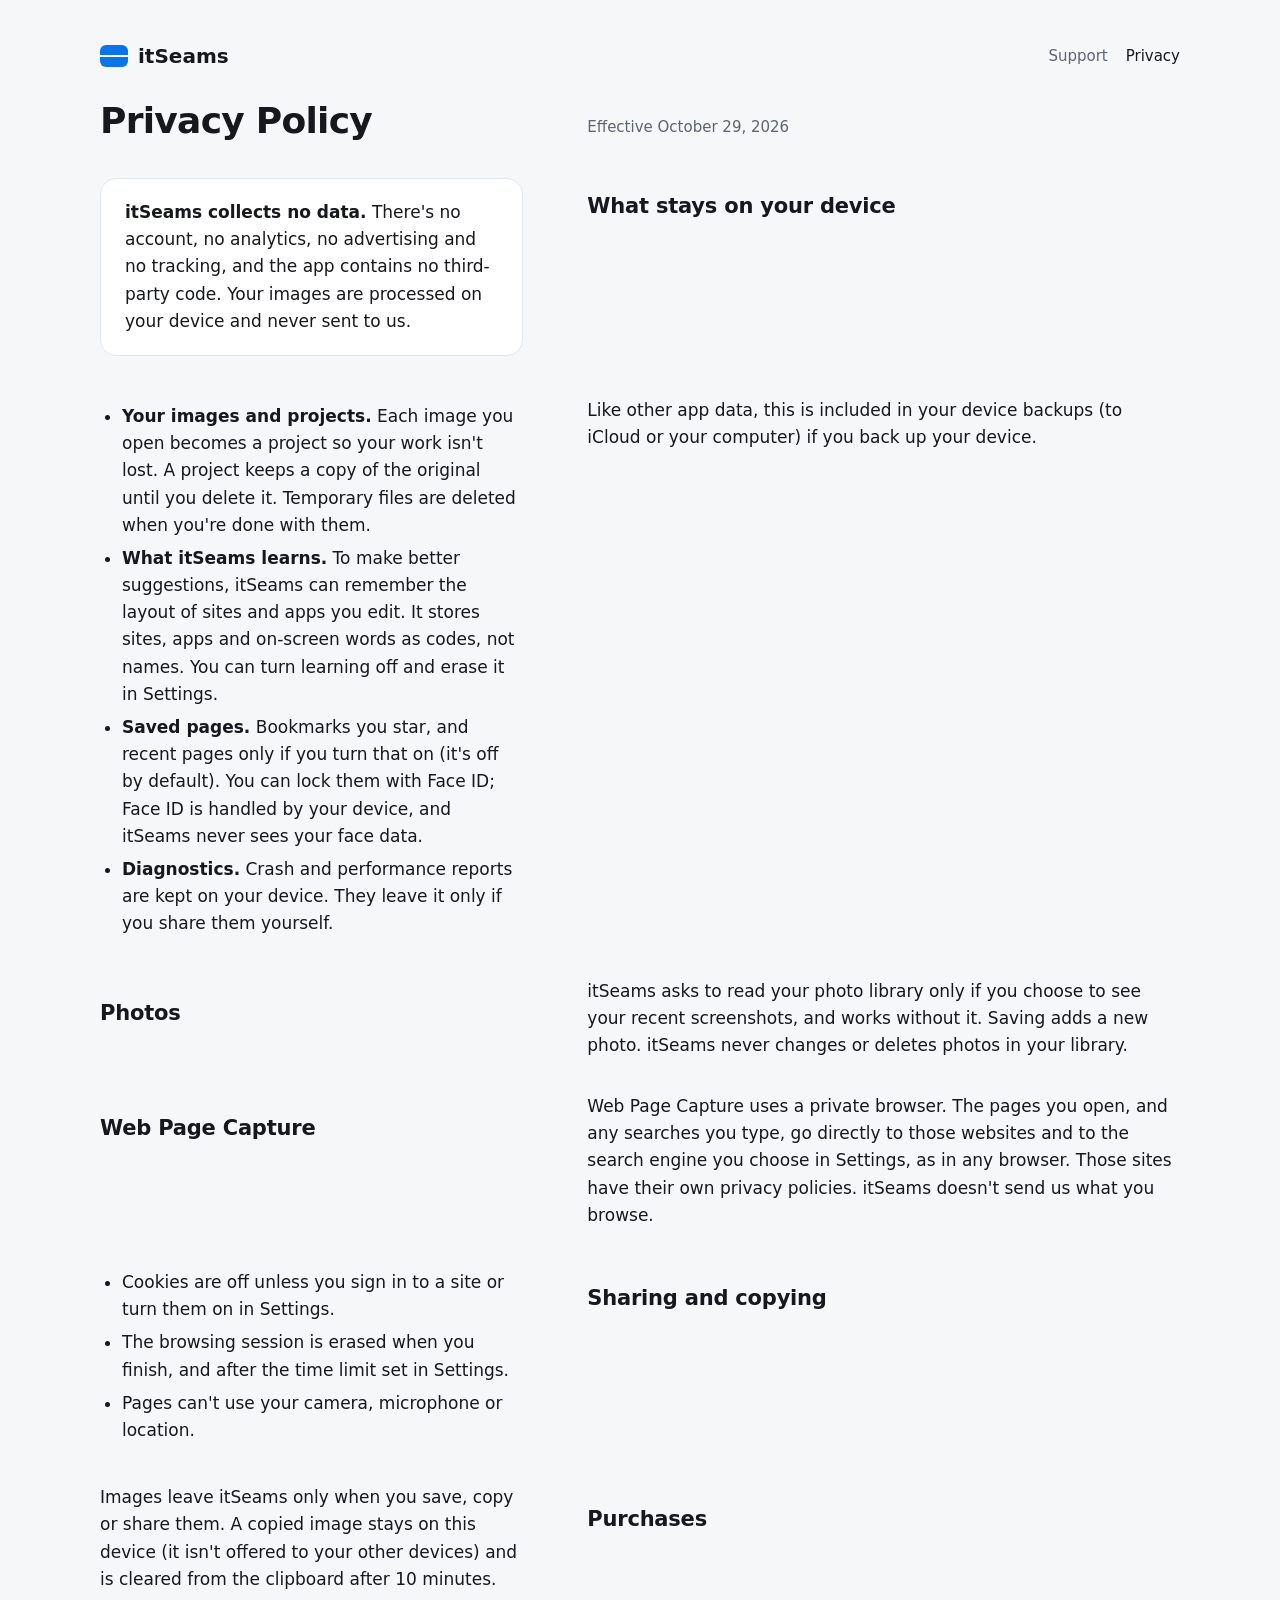
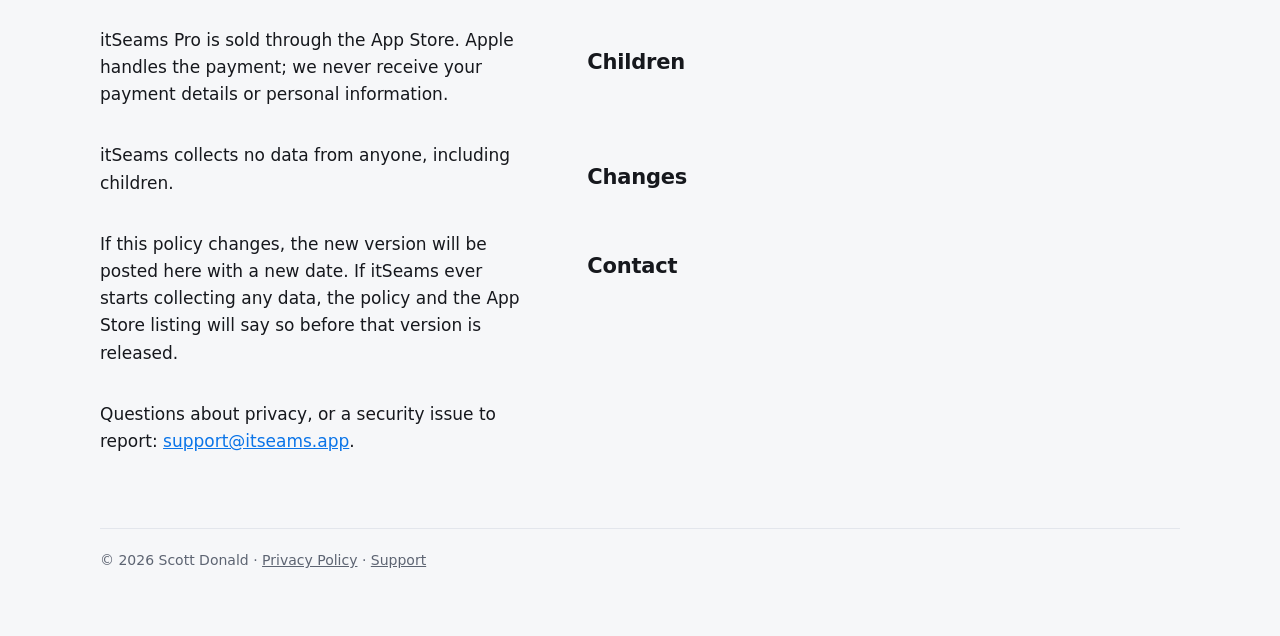
==== privacy/index.html @ d6a8548a "Security: strict CSP, no-referrer and color-scheme meta on every page Content-Security-Policy (meta)" ====
<!doctype html>
<html lang="en">
<head>
<meta charset="utf-8">
<meta http-equiv="Content-Security-Policy" content="default-src 'none'; script-src 'self'; style-src 'self'; img-src 'self'; form-action 'none'; base-uri 'none'; object-src 'none'">
<meta name="referrer" content="no-referrer">
<meta name="color-scheme" content="light dark">
<meta name="viewport" content="width=device-width, initial-scale=1">
<title>Privacy Policy · itSeams</title>
<meta name="description" content="itSeams collects no data. Your images stay on your device.">
<meta name="theme-color" content="#f6f7f9" media="(prefers-color-scheme: light)">
<meta name="theme-color" content="#0f1115" media="(prefers-color-scheme: dark)">
<link rel="icon" href="/favicon.svg" type="image/svg+xml">
<link rel="stylesheet" href="/style.css">
</head>
<body>
<div class="wrap">
<header>
  <a class="brand" href="/"><span class="mark" aria-hidden="true"></span>itSeams</a>
  <nav><a href="/support/">Support</a><a href="/privacy/" aria-current="page">Privacy</a></nav>
</header>
<main>
  <h1>Privacy Policy</h1>
  <p class="updated">Effective October 29, 2026</p>

  <div class="card">
    <p><strong>itSeams collects no data.</strong> There's no account, no analytics, no advertising and no tracking, and the app contains no third-party code. Your images are processed on your device and never sent to us.</p>
  </div>

  <h2>What stays on your device</h2>
  <ul>
    <li><strong>Your images and projects.</strong> Each image you open becomes a project so your work isn't lost. A project keeps a copy of the original until you delete it. Temporary files are deleted when you're done with them.</li>
    <li><strong>What itSeams learns.</strong> To make better suggestions, itSeams can remember the layout of sites and apps you edit. It stores sites, apps and on-screen words as codes, not names. You can turn learning off and erase it in Settings.</li>
    <li><strong>Saved pages.</strong> Bookmarks you star, and recent pages only if you turn that on (it's off by default). You can lock them with Face ID; Face ID is handled by your device, and itSeams never sees your face data.</li>
    <li><strong>Diagnostics.</strong> Crash and performance reports are kept on your device. They leave it only if you share them yourself.</li>
  </ul>
  <p>Like other app data, this is included in your device backups (to iCloud or your computer) if you back up your device.</p>

  <h2>Photos</h2>
  <p>itSeams asks to read your photo library only if you choose to see your recent screenshots, and works without it. Saving adds a new photo. itSeams never changes or deletes photos in your library.</p>

  <h2>Web Page Capture</h2>
  <p>Web Page Capture uses a private browser. The pages you open, and any searches you type, go directly to those websites and to the search engine you choose in Settings, as in any browser. Those sites have their own privacy policies. itSeams doesn't send us what you browse.</p>
  <ul>
    <li>Cookies are off unless you sign in to a site or turn them on in Settings.</li>
    <li>The browsing session is erased when you finish, and after the time limit set in Settings.</li>
    <li>Pages can't use your camera, microphone or location.</li>
  </ul>

  <h2>Sharing and copying</h2>
  <p>Images leave itSeams only when you save, copy or share them. A copied image stays on this device (it isn't offered to your other devices) and is cleared from the clipboard after 10 minutes.</p>

  <h2>Purchases</h2>
  <p>itSeams Pro is sold through the App Store. Apple handles the payment; we never receive your payment details or personal information.</p>

  <h2>Children</h2>
  <p>itSeams collects no data from anyone, including children.</p>

  <h2>Changes</h2>
  <p>If this policy changes, the new version will be posted here with a new date. If itSeams ever starts collecting any data, the policy and the App Store listing will say so before that version is released.</p>

  <h2>Contact</h2>
  <p>Questions about privacy, or a security issue to report: <a href="mailto:support@itseams.app">support@itseams.app</a>.</p>
</main>
<footer>© 2026 Scott Donald · <a href="/privacy/">Privacy Policy</a> · <a href="/support/">Support</a></footer>
</div>
</body>
</html>
---- style.css ----
:root {
  --bg: #f6f7f9;
  --card: #ffffff;
  --text: #16181d;
  --muted: #5d6472;
  --accent: #0a74e8;
  --accent-soft: rgba(10, 116, 232, 0.1);
  --rule: #e3e6ec;
  color-scheme: light dark;
}
@media (prefers-color-scheme: dark) {
  :root {
    --bg: #0f1115;
    --card: #181b21;
    --text: #eceef2;
    --muted: #9aa1ae;
    --accent: #4ea1ff;
    --accent-soft: rgba(78, 161, 255, 0.14);
    --rule: #2a2e37;
  }
}
* { box-sizing: border-box; }
html { -webkit-text-size-adjust: 100%; }
body {
  margin: 0;
  background: var(--bg);
  color: var(--text);
  font: 17px/1.6 -apple-system, BlinkMacSystemFont, "SF Pro Text", system-ui, sans-serif;
}
.wrap { max-width: 720px; margin: 0 auto; padding: 32px 20px 64px; }
header { display: flex; align-items: center; justify-content: space-between; gap: 16px; margin-bottom: 28px; }
.brand { display: flex; align-items: center; gap: 10px; color: var(--text); text-decoration: none; font-weight: 700; font-size: 20px; }
.mark { width: 28px; height: 22px; border-radius: 6px; background: var(--accent); position: relative; }
.mark::after { content: ""; position: absolute; left: 0; right: 0; top: 10px; height: 2px; background: var(--bg); }
nav a { color: var(--muted); text-decoration: none; margin-left: 18px; font-size: 15px; }
nav a:hover, nav a[aria-current] { color: var(--text); }
h1 { font-size: 36px; line-height: 1.15; margin: 0 0 12px; letter-spacing: -0.02em; }
h2 { font-size: 21px; margin: 36px 0 8px; letter-spacing: -0.01em; }
h3 { font-size: 17px; margin: 0 0 4px; }
.lede { font-size: 20px; color: var(--muted); margin: 0 0 28px; }
.updated { color: var(--muted); font-size: 15px; }
.card { background: var(--card); border: 1px solid var(--rule); border-radius: 16px; padding: 20px 24px; margin: 24px 0; }
.card p:first-child { margin-top: 0; }
.card p:last-child { margin-bottom: 0; }
ul { padding-left: 22px; }
li { margin: 6px 0; }
a { color: var(--accent); }
a:focus-visible, button:focus-visible, [tabindex]:focus-visible { outline: 2px solid var(--accent); outline-offset: 2px; }
dt { font-weight: 600; margin-top: 18px; }
dd { margin: 4px 0 0; color: var(--text); }
footer { margin-top: 56px; padding-top: 20px; border-top: 1px solid var(--rule); color: var(--muted); font-size: 14px; }
footer a { color: var(--muted); }

/* Home */
.hero { margin: 0; }
.hero h1 { font-size: 40px; margin: 0; }
.home-header { justify-content: flex-end; margin-bottom: 4px; }
.title { display: flex; align-items: center; gap: 12px; }
.title .mark { width: 36px; height: 28px; border-radius: 8px; flex: none; }
.title .mark::after { top: 13px; height: 2.5px; }
.slogan { font-size: 21px; color: var(--muted); margin: 2px 0 0; text-wrap: balance; }
#demo.section { margin-top: 20px; }
.intro { margin-top: 28px; }
.intro .lede { max-width: 34em; font-size: 18px; margin-bottom: 12px; }
.store-note { display: inline-block; font-size: 14px; font-weight: 600; color: var(--muted); border: 1px solid var(--rule); border-radius: 999px; padding: 5px 14px; background: var(--card); }
.section { margin-top: 64px; }
.section > h2 { margin-top: 0; font-size: 26px; }
.section-lede { color: var(--muted); margin: 0 0 24px; }
.features { display: grid; grid-template-columns: 1fr; gap: 14px; margin: 24px 0; }
.features .card { margin: 0; }
.features p { margin: 0; color: var(--muted); font-size: 16px; }
.tag-pro { font-size: 11px; font-weight: 700; letter-spacing: 0.04em; text-transform: uppercase; color: var(--accent); background: var(--accent-soft); border-radius: 999px; padding: 2px 8px; margin-left: 6px; vertical-align: 2px; }
.checks { list-style: none; padding: 0; margin: 12px 0 0; }
.checks li { padding-left: 26px; position: relative; margin: 6px 0; }
.checks li::before { content: ""; position: absolute; left: 3px; top: 0.45em; width: 10px; height: 5px; border-left: 2px solid var(--accent); border-bottom: 2px solid var(--accent); transform: rotate(-45deg); }
.label-big { font-size: 19px; font-weight: 700; margin: 0; }
.plans { display: grid; grid-template-columns: 1fr; gap: 14px; margin: 24px 0 8px; }
.plans .card { margin: 0; }
.plans h3 { font-size: 19px; }
.plans .price { color: var(--muted); font-size: 15px; margin: 0 0 4px; }
.plans .checks { margin-top: 8px; }
.plans .plus { margin: 12px 0 0; font-weight: 600; }
.note { color: var(--muted); font-size: 15px; }

@media (min-width: 640px) {
  .features { grid-template-columns: 1fr 1fr; }
  .plans { grid-template-columns: 1fr 1fr; }
}
@media (max-width: 480px) {
  h1 { font-size: 30px; }
  .hero h1 { font-size: 32px; }
  .slogan { font-size: 17px; }
  .intro .lede { font-size: 16px; margin-bottom: 10px; }
  header { margin-bottom: 14px; }
  .home-header { margin-bottom: 0; }
  .title .mark { width: 30px; height: 24px; }
  .title .mark::after { top: 11px; }
  .wrap { padding-top: 16px; }
  #demo.section { margin-top: 14px; }
  .lede { font-size: 18px; }
  nav a { margin-left: 12px; }
  .wrap { padding-left: 16px; padding-right: 16px; }
  .card { padding: 18px; }
  .section { margin-top: 52px; }
  .section > h2 { font-size: 23px; }
}

/* Large screens: headline and intro on the left, the demo beside them in the first view. */
@media (min-width: 1100px) {
  .wrap { max-width: 1120px; padding-top: 40px; }
  .home-header { margin-bottom: 36px; }
  main { display: grid; grid-template-columns: minmax(0, 5fr) minmax(0, 7fr); column-gap: 64px; }
  main > section { grid-column: 1 / -1; }
  main > .hero { grid-column: 1; grid-row: 1; align-self: end; }
  main > .intro { grid-column: 1; grid-row: 2; align-self: start; margin-top: 20px; }
  main > #demo.section { grid-column: 2; grid-row: 1 / span 2; margin-top: 0; }
  .hero h1 { font-size: 56px; }
  .title .mark { width: 46px; height: 36px; border-radius: 10px; }
  .title .mark::after { top: 17px; height: 3px; }
  .slogan { font-size: 26px; }
  .intro .lede { font-size: 20px; }
  .features { grid-template-columns: repeat(3, 1fr); }
  .phone { width: 340px; }
  .section > h2 { font-size: 30px; }
  .section { margin-top: 88px; }
}
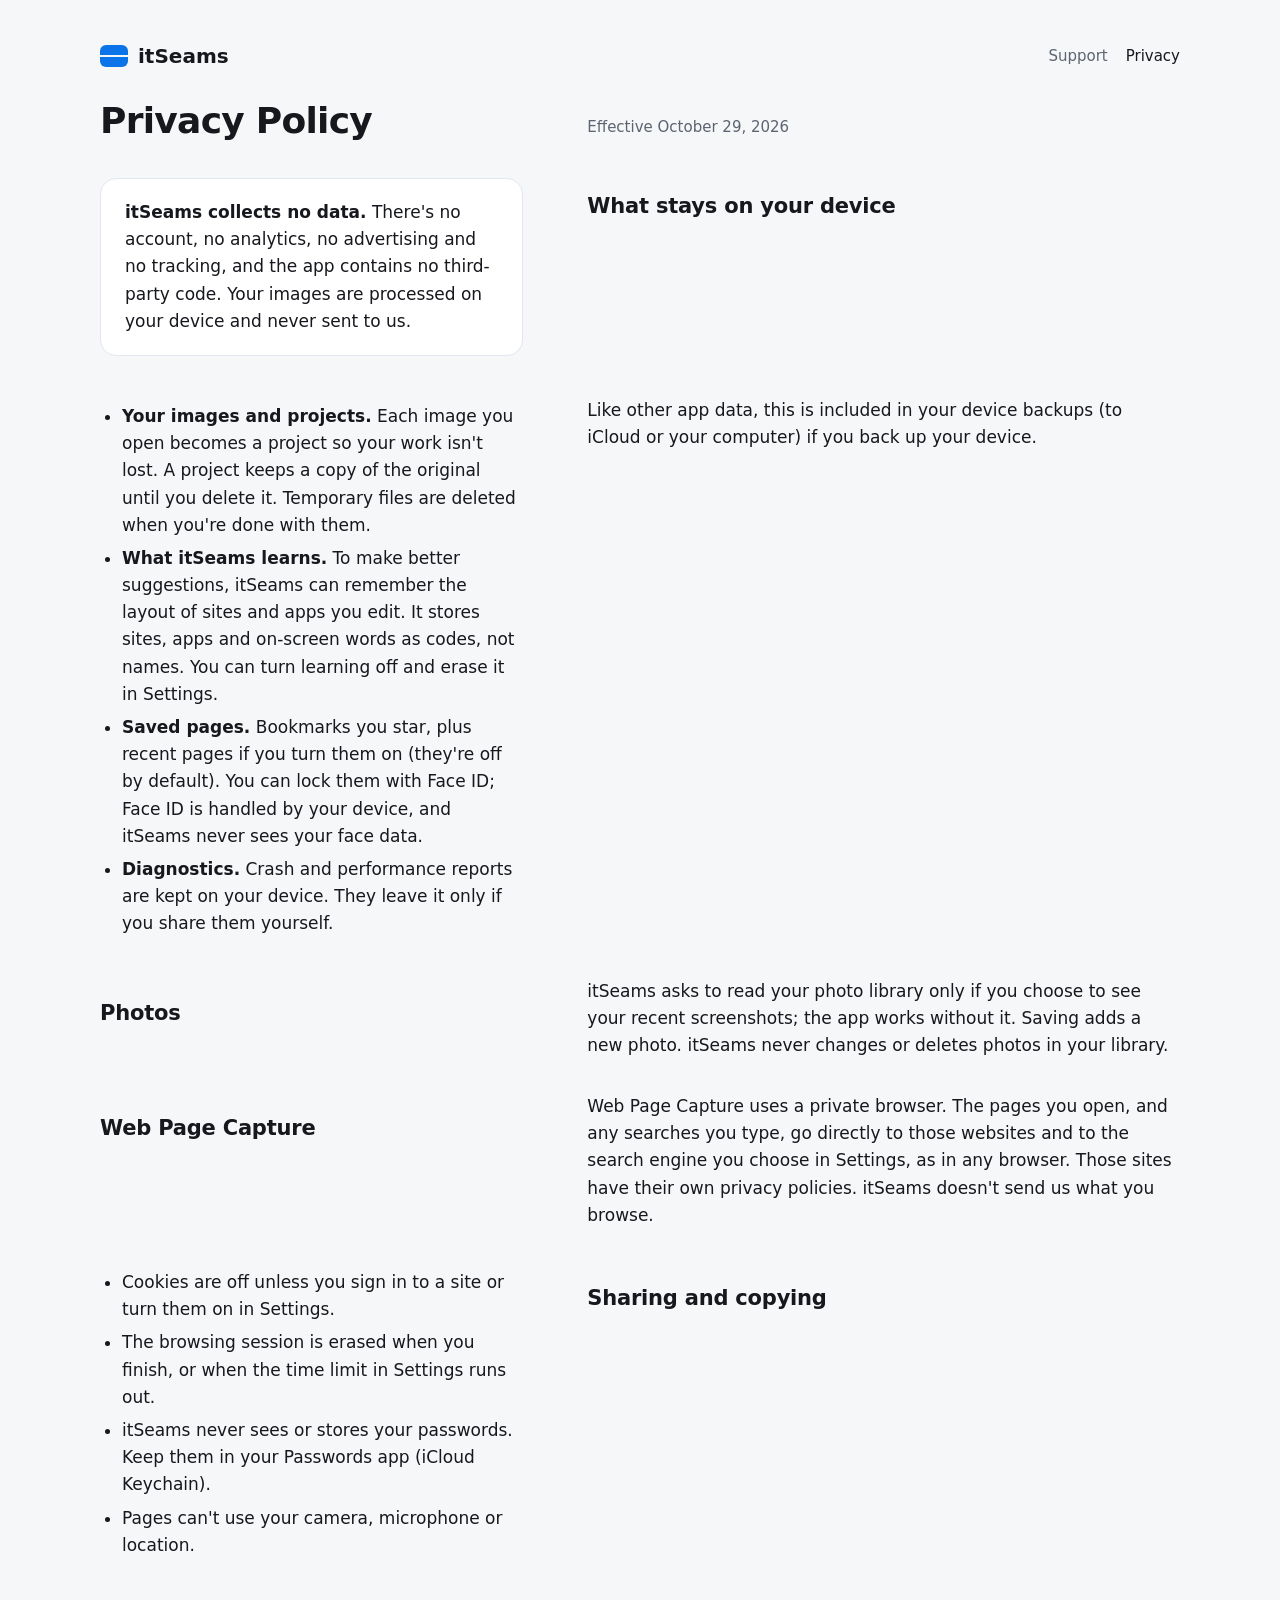
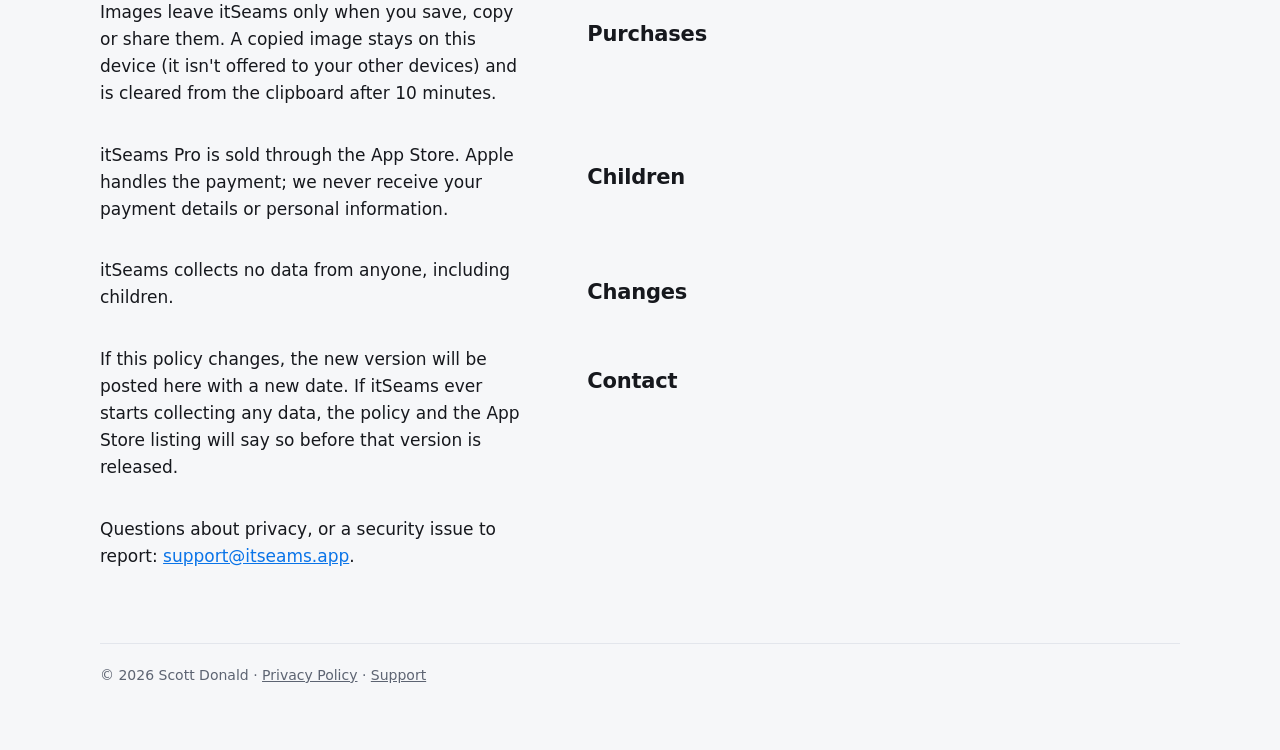
==== commit 608ce485: "Copy: grammar and clarity pass on all pages; privacy policy notes passwords" ====
--- a/privacy/index.html
+++ b/privacy/index.html
@@ -31,19 +31,20 @@
   <ul>
     <li><strong>Your images and projects.</strong> Each image you open becomes a project so your work isn't lost. A project keeps a copy of the original until you delete it. Temporary files are deleted when you're done with them.</li>
     <li><strong>What itSeams learns.</strong> To make better suggestions, itSeams can remember the layout of sites and apps you edit. It stores sites, apps and on-screen words as codes, not names. You can turn learning off and erase it in Settings.</li>
-    <li><strong>Saved pages.</strong> Bookmarks you star, and recent pages only if you turn that on (it's off by default). You can lock them with Face ID; Face ID is handled by your device, and itSeams never sees your face data.</li>
+    <li><strong>Saved pages.</strong> Bookmarks you star, plus recent pages if you turn them on (they're off by default). You can lock them with Face ID; Face ID is handled by your device, and itSeams never sees your face data.</li>
     <li><strong>Diagnostics.</strong> Crash and performance reports are kept on your device. They leave it only if you share them yourself.</li>
   </ul>
   <p>Like other app data, this is included in your device backups (to iCloud or your computer) if you back up your device.</p>
 
   <h2>Photos</h2>
-  <p>itSeams asks to read your photo library only if you choose to see your recent screenshots, and works without it. Saving adds a new photo. itSeams never changes or deletes photos in your library.</p>
+  <p>itSeams asks to read your photo library only if you choose to see your recent screenshots; the app works without it. Saving adds a new photo. itSeams never changes or deletes photos in your library.</p>
 
   <h2>Web Page Capture</h2>
   <p>Web Page Capture uses a private browser. The pages you open, and any searches you type, go directly to those websites and to the search engine you choose in Settings, as in any browser. Those sites have their own privacy policies. itSeams doesn't send us what you browse.</p>
   <ul>
     <li>Cookies are off unless you sign in to a site or turn them on in Settings.</li>
-    <li>The browsing session is erased when you finish, and after the time limit set in Settings.</li>
+    <li>The browsing session is erased when you finish, or when the time limit in Settings runs out.</li>
+    <li>itSeams never sees or stores your passwords. Keep them in your Passwords app (iCloud Keychain).</li>
     <li>Pages can't use your camera, microphone or location.</li>
   </ul>
 
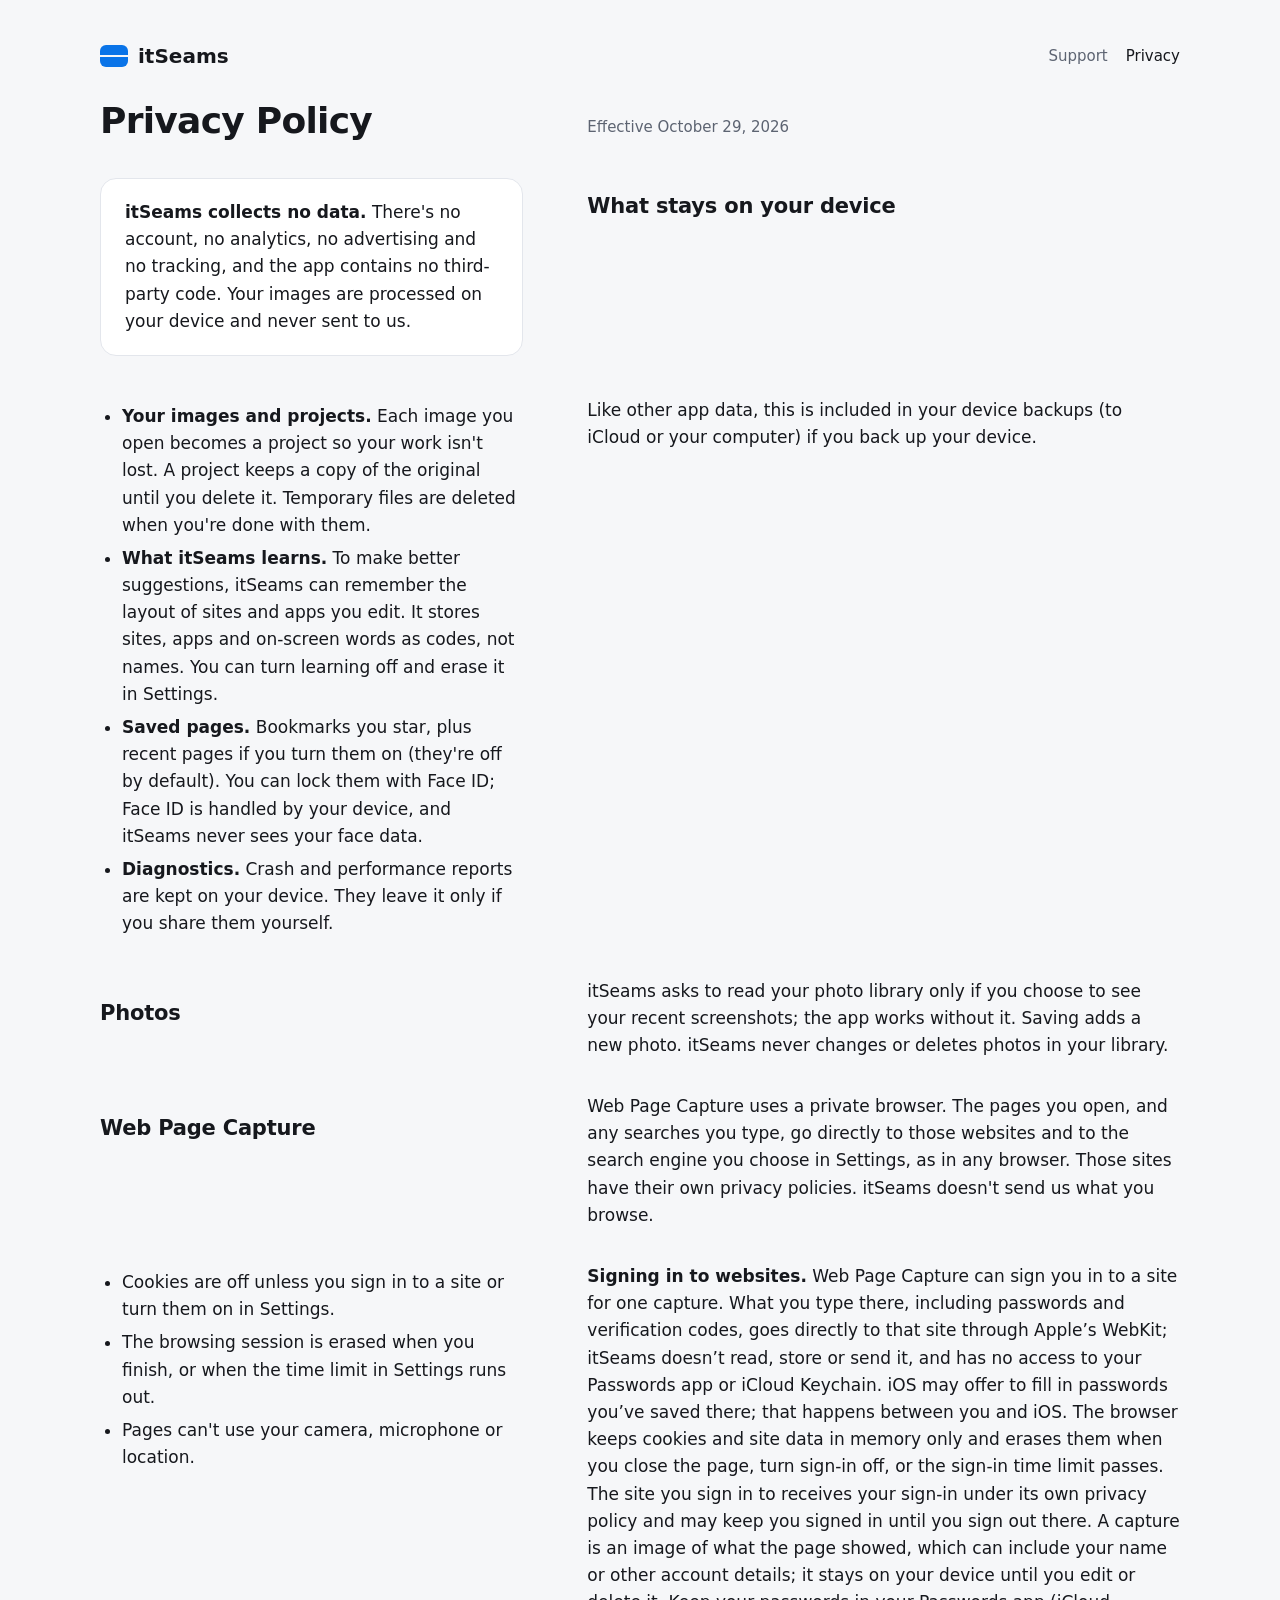
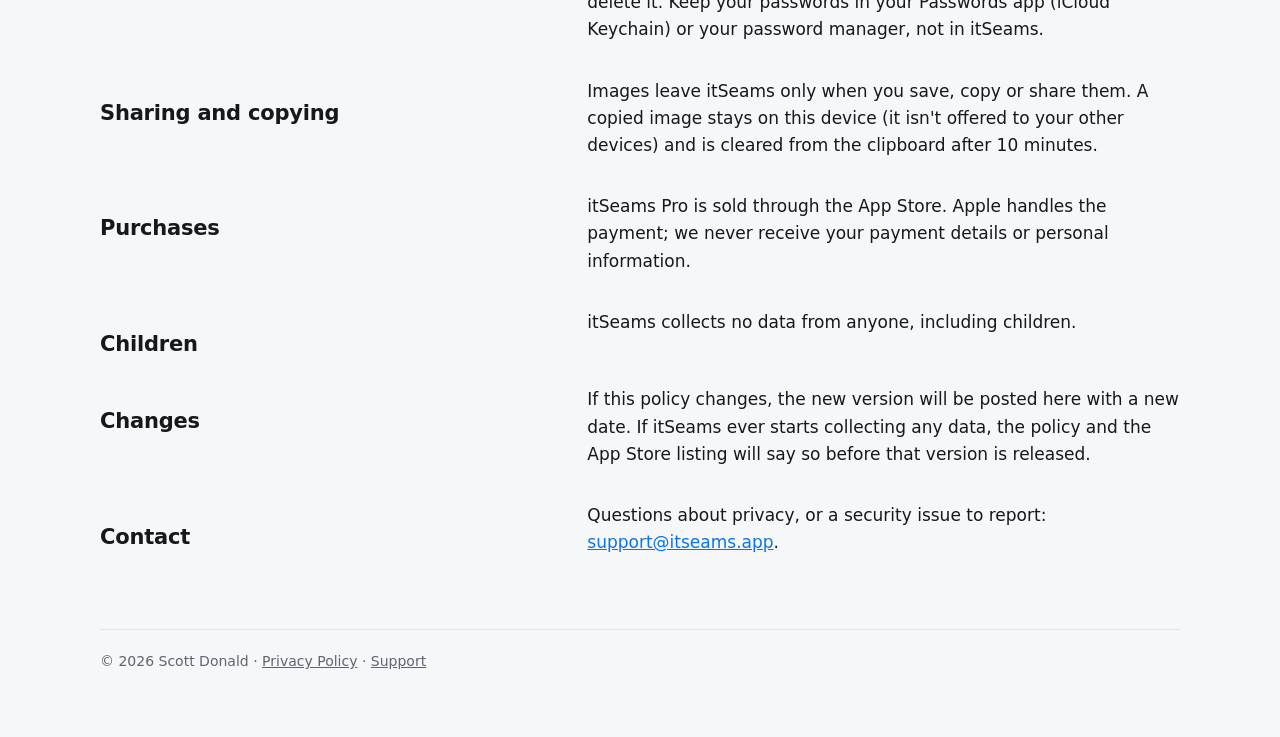
==== commit 5834fefa: "Privacy wording: itSeams doesn't read or store what you type; the site and your capture are separate" ====
--- a/privacy/index.html
+++ b/privacy/index.html
@@ -44,9 +44,9 @@
   <ul>
     <li>Cookies are off unless you sign in to a site or turn them on in Settings.</li>
     <li>The browsing session is erased when you finish, or when the time limit in Settings runs out.</li>
-    <li>itSeams never sees or stores your passwords. Keep them in your Passwords app (iCloud Keychain).</li>
     <li>Pages can't use your camera, microphone or location.</li>
   </ul>
+  <p><strong>Signing in to websites.</strong> Web Page Capture can sign you in to a site for one capture. What you type there, including passwords and verification codes, goes directly to that site through Apple’s WebKit; itSeams doesn’t read, store or send it, and has no access to your Passwords app or iCloud Keychain. iOS may offer to fill in passwords you’ve saved there; that happens between you and iOS. The browser keeps cookies and site data in memory only and erases them when you close the page, turn sign-in off, or the sign-in time limit passes. The site you sign in to receives your sign-in under its own privacy policy and may keep you signed in until you sign out there. A capture is an image of what the page showed, which can include your name or other account details; it stays on your device until you edit or delete it. Keep your passwords in your Passwords app (iCloud Keychain) or your password manager, not in itSeams.</p>
 
   <h2>Sharing and copying</h2>
   <p>Images leave itSeams only when you save, copy or share them. A copied image stays on this device (it isn't offered to your other devices) and is cleared from the clipboard after 10 minutes.</p>
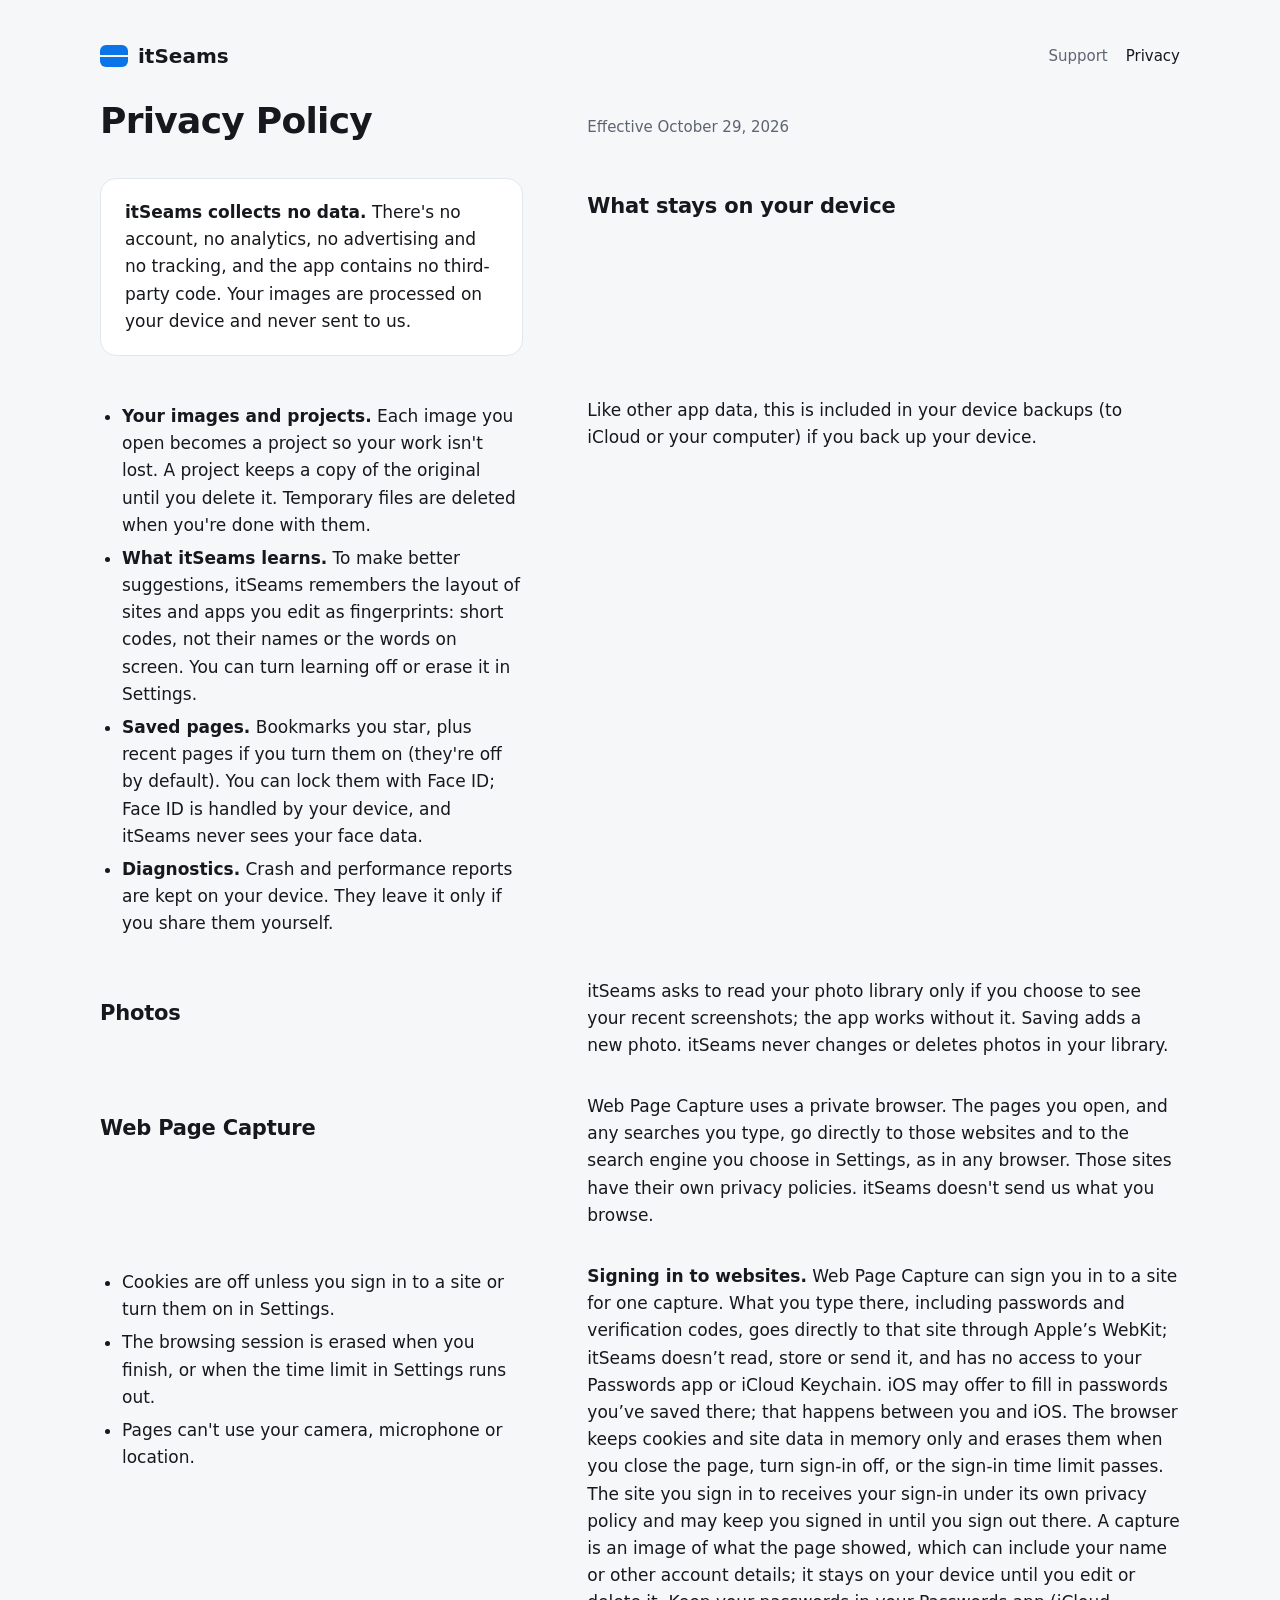
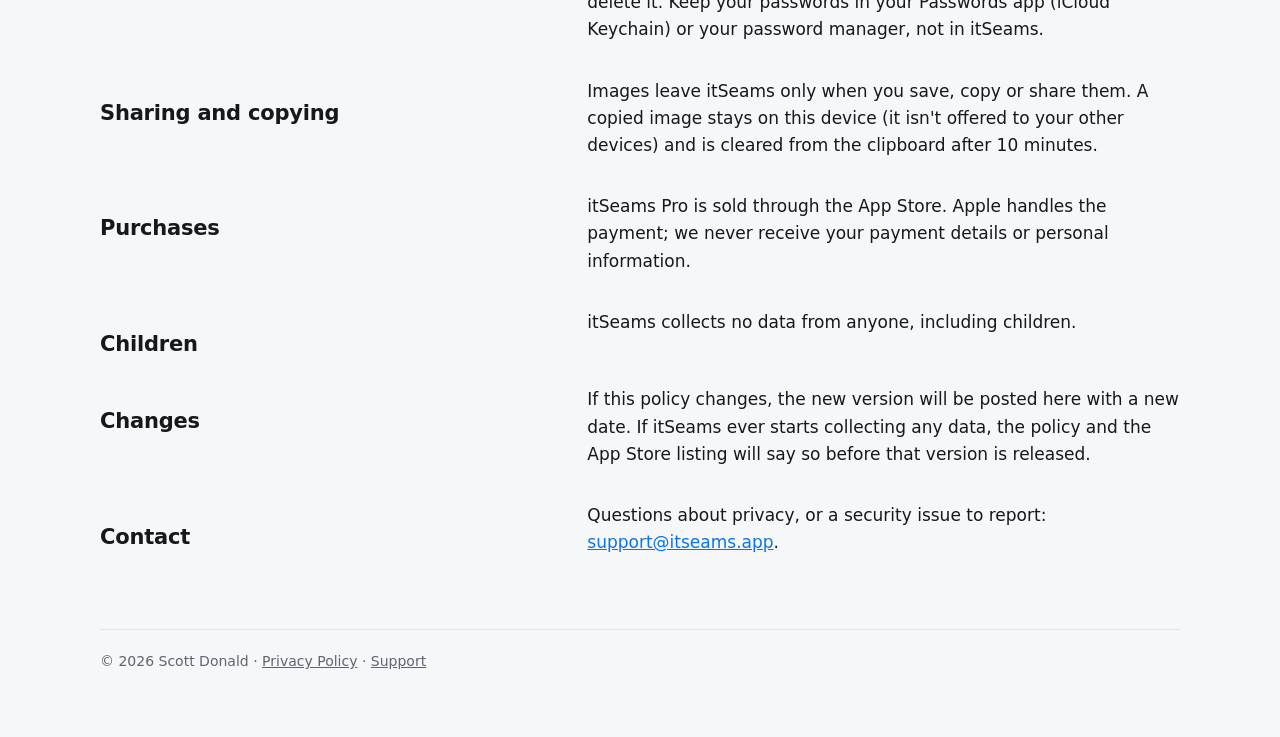
==== commit eec14638: "Privacy: learning is described as fingerprints" ====
--- a/privacy/index.html
+++ b/privacy/index.html
@@ -30,7 +30,7 @@
   <h2>What stays on your device</h2>
   <ul>
     <li><strong>Your images and projects.</strong> Each image you open becomes a project so your work isn't lost. A project keeps a copy of the original until you delete it. Temporary files are deleted when you're done with them.</li>
-    <li><strong>What itSeams learns.</strong> To make better suggestions, itSeams can remember the layout of sites and apps you edit. It stores sites, apps and on-screen words as codes, not names. You can turn learning off and erase it in Settings.</li>
+    <li><strong>What itSeams learns.</strong> To make better suggestions, itSeams remembers the layout of sites and apps you edit as fingerprints: short codes, not their names or the words on screen. You can turn learning off or erase it in Settings.</li>
     <li><strong>Saved pages.</strong> Bookmarks you star, plus recent pages if you turn them on (they're off by default). You can lock them with Face ID; Face ID is handled by your device, and itSeams never sees your face data.</li>
     <li><strong>Diagnostics.</strong> Crash and performance reports are kept on your device. They leave it only if you share them yourself.</li>
   </ul>
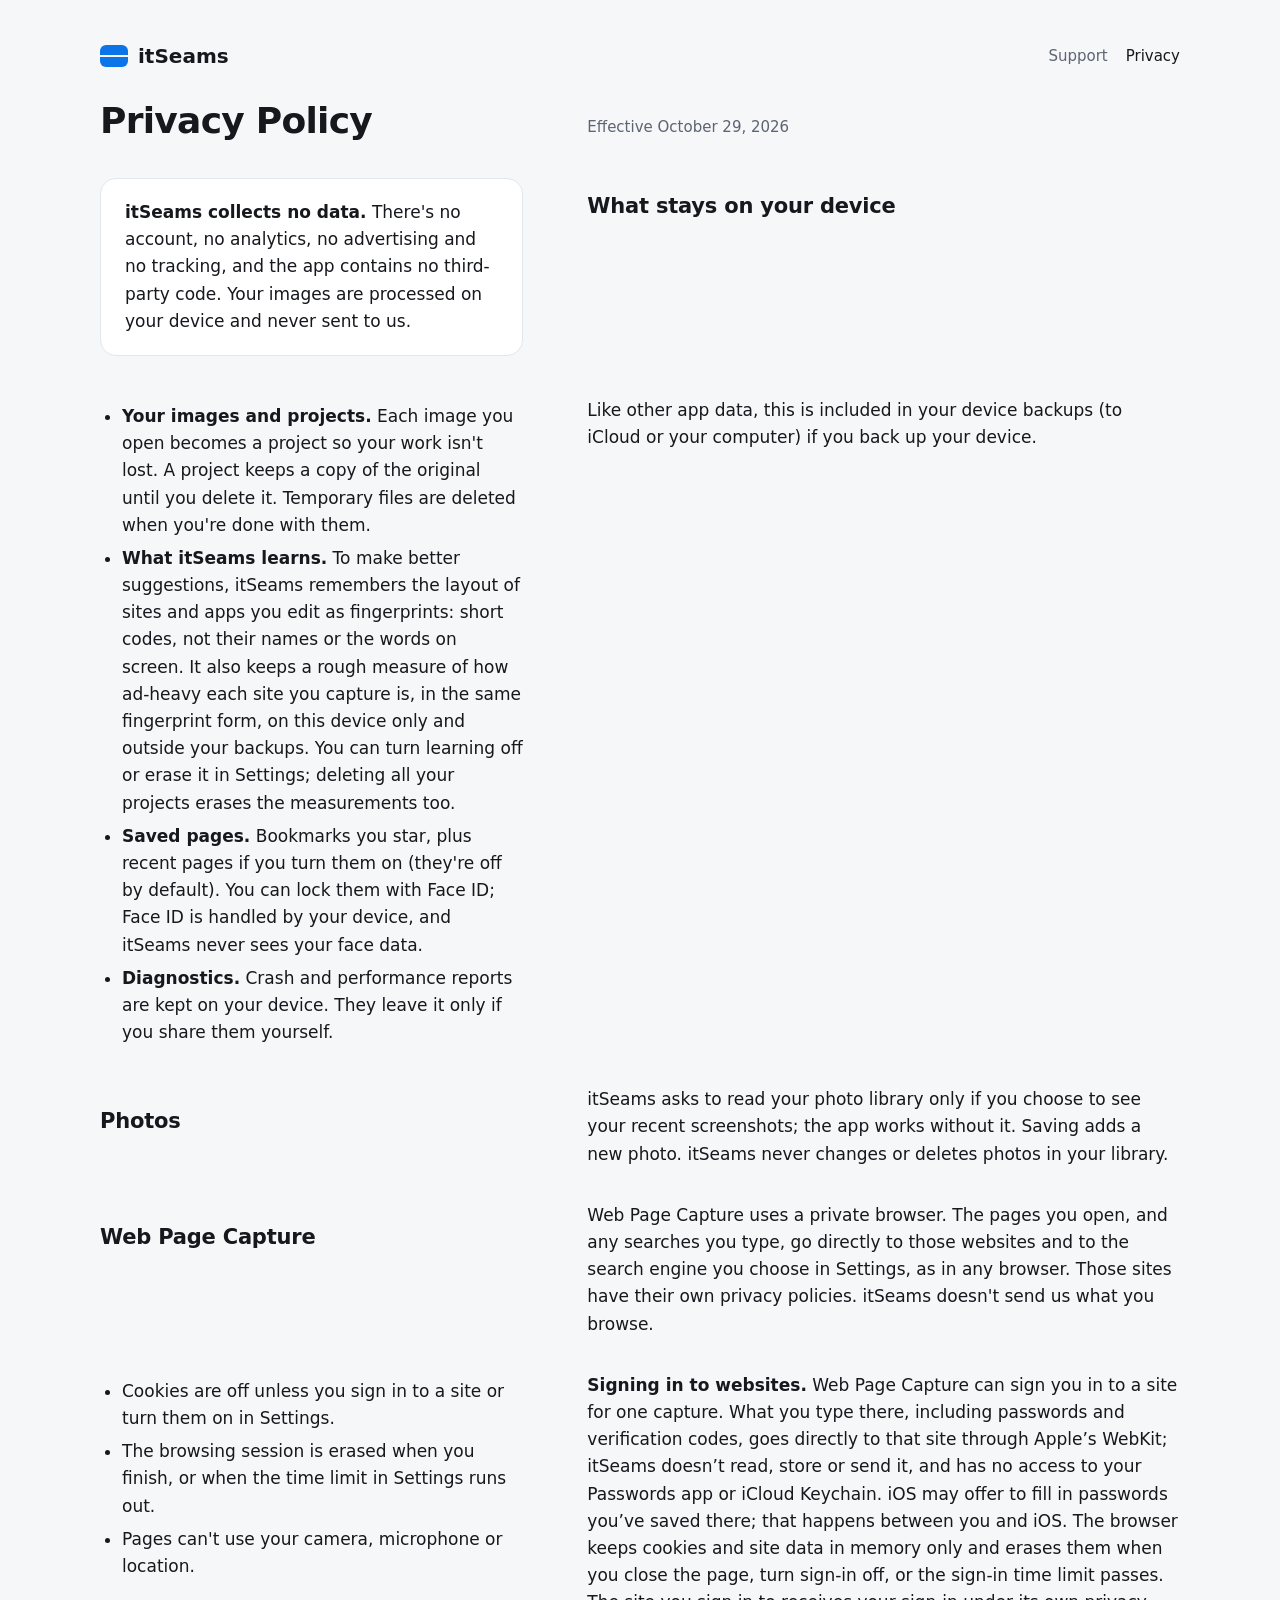
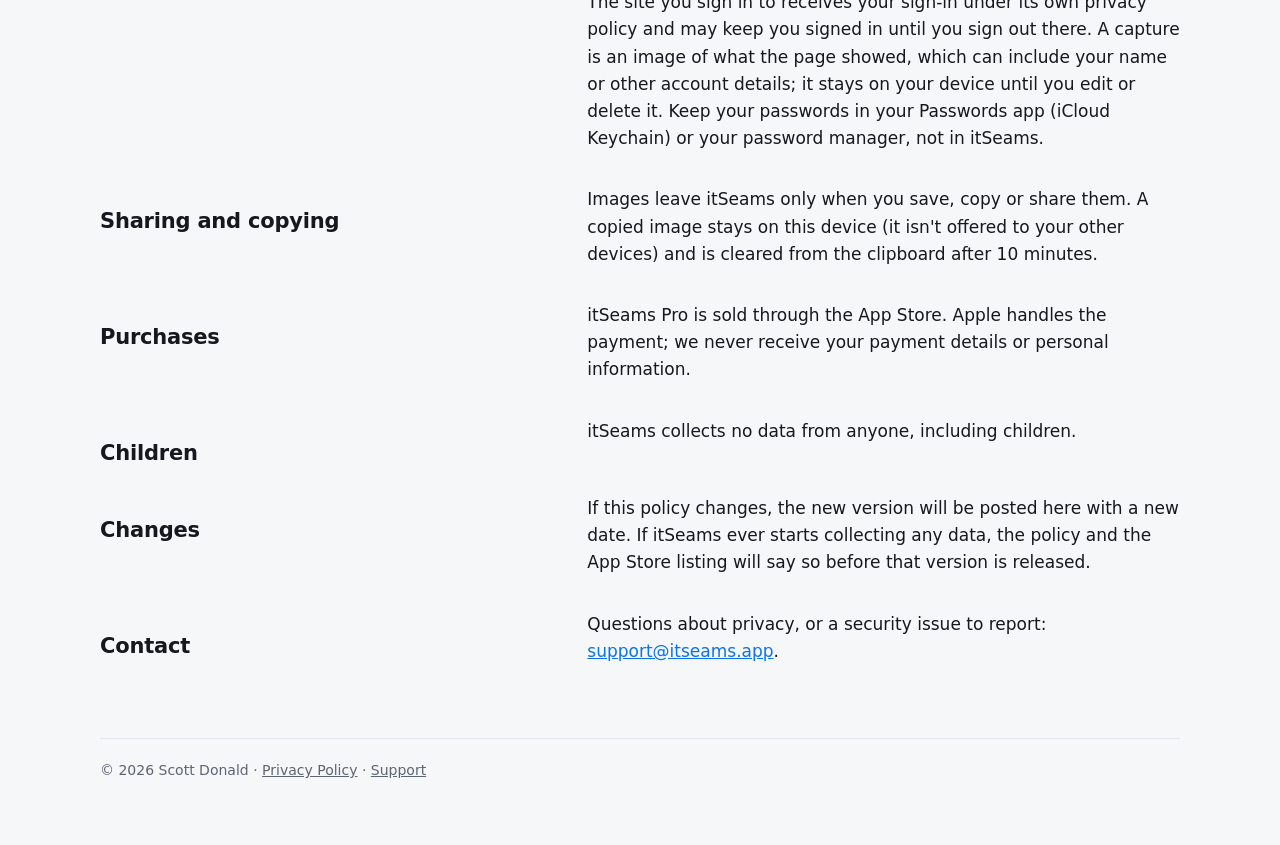
==== commit 089a2508: "Privacy: ad measurements stay on this device, outside backups (publish with the app build)" ====
--- a/privacy/index.html
+++ b/privacy/index.html
@@ -30,7 +30,7 @@
   <h2>What stays on your device</h2>
   <ul>
     <li><strong>Your images and projects.</strong> Each image you open becomes a project so your work isn't lost. A project keeps a copy of the original until you delete it. Temporary files are deleted when you're done with them.</li>
-    <li><strong>What itSeams learns.</strong> To make better suggestions, itSeams remembers the layout of sites and apps you edit as fingerprints: short codes, not their names or the words on screen. You can turn learning off or erase it in Settings.</li>
+    <li><strong>What itSeams learns.</strong> To make better suggestions, itSeams remembers the layout of sites and apps you edit as fingerprints: short codes, not their names or the words on screen. It also keeps a rough measure of how ad-heavy each site you capture is, in the same fingerprint form, on this device only and outside your backups. You can turn learning off or erase it in Settings; deleting all your projects erases the measurements too.</li>
     <li><strong>Saved pages.</strong> Bookmarks you star, plus recent pages if you turn them on (they're off by default). You can lock them with Face ID; Face ID is handled by your device, and itSeams never sees your face data.</li>
     <li><strong>Diagnostics.</strong> Crash and performance reports are kept on your device. They leave it only if you share them yourself.</li>
   </ul>
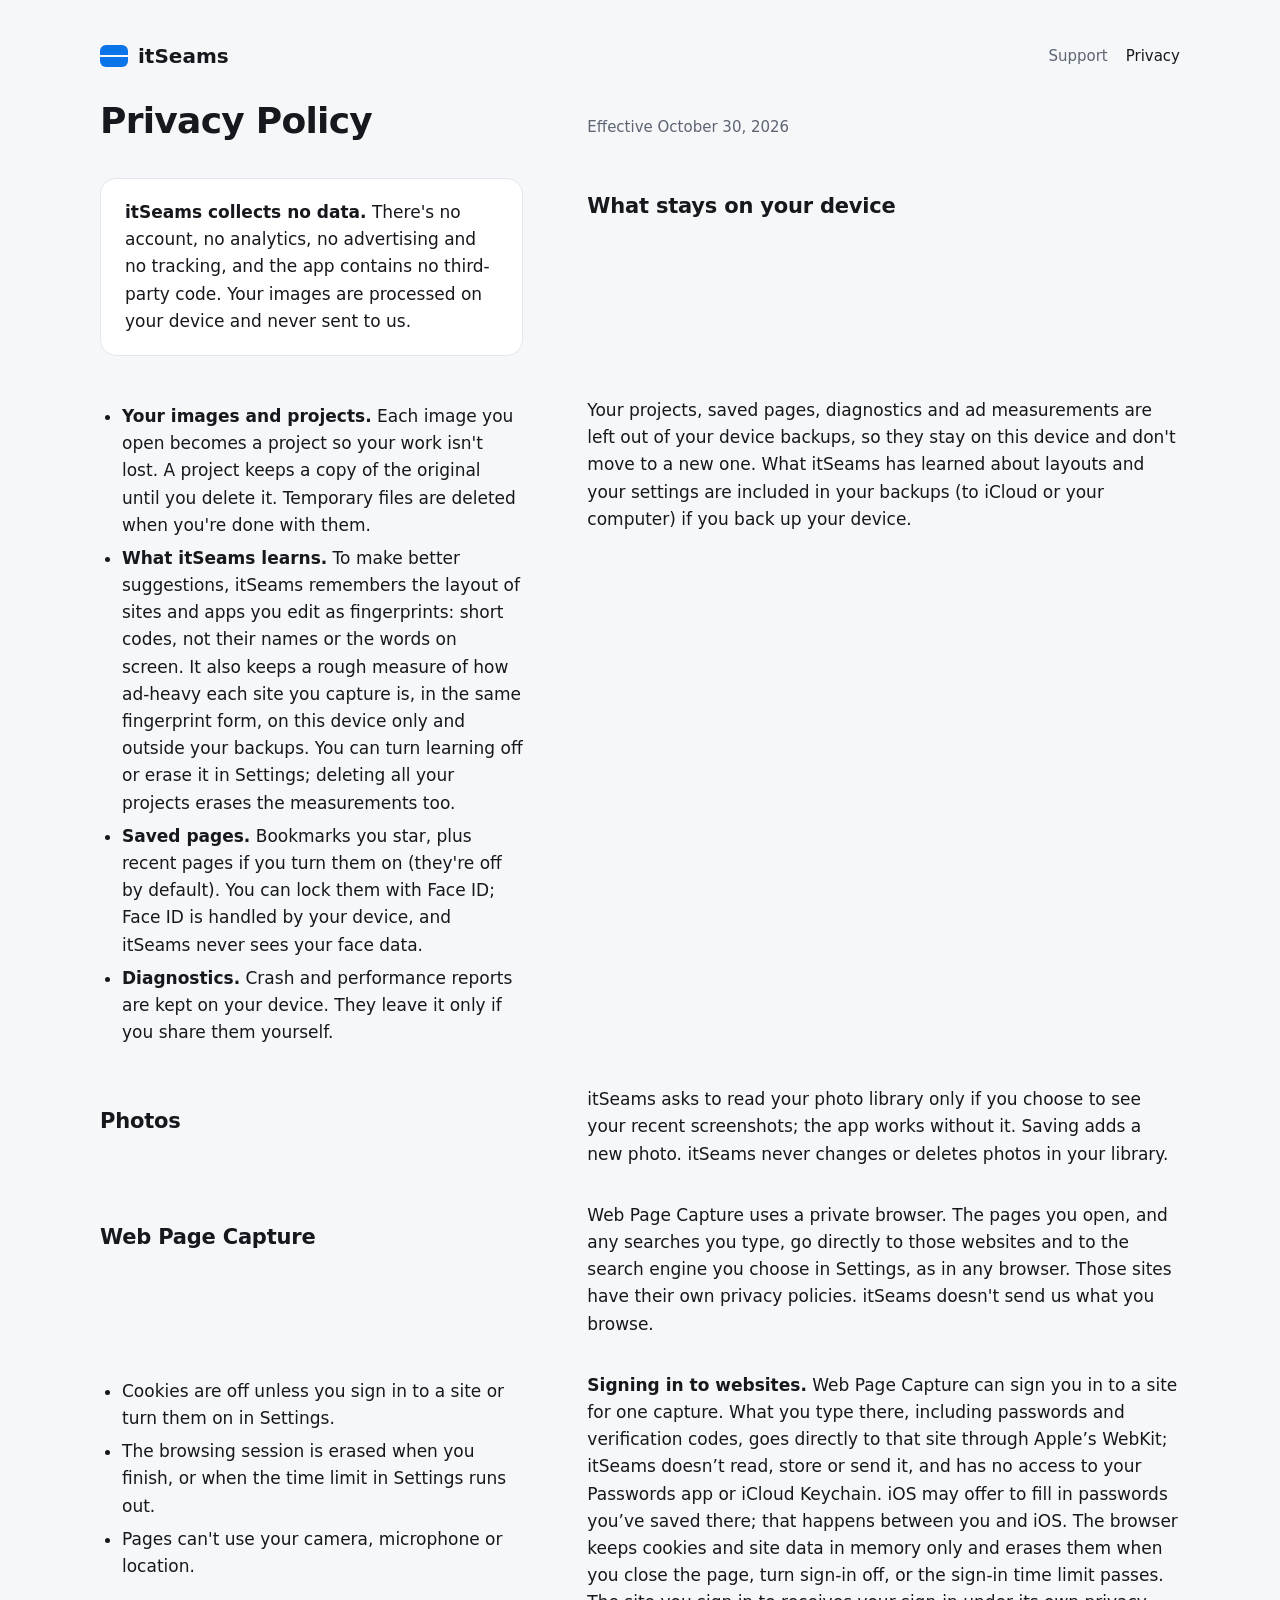
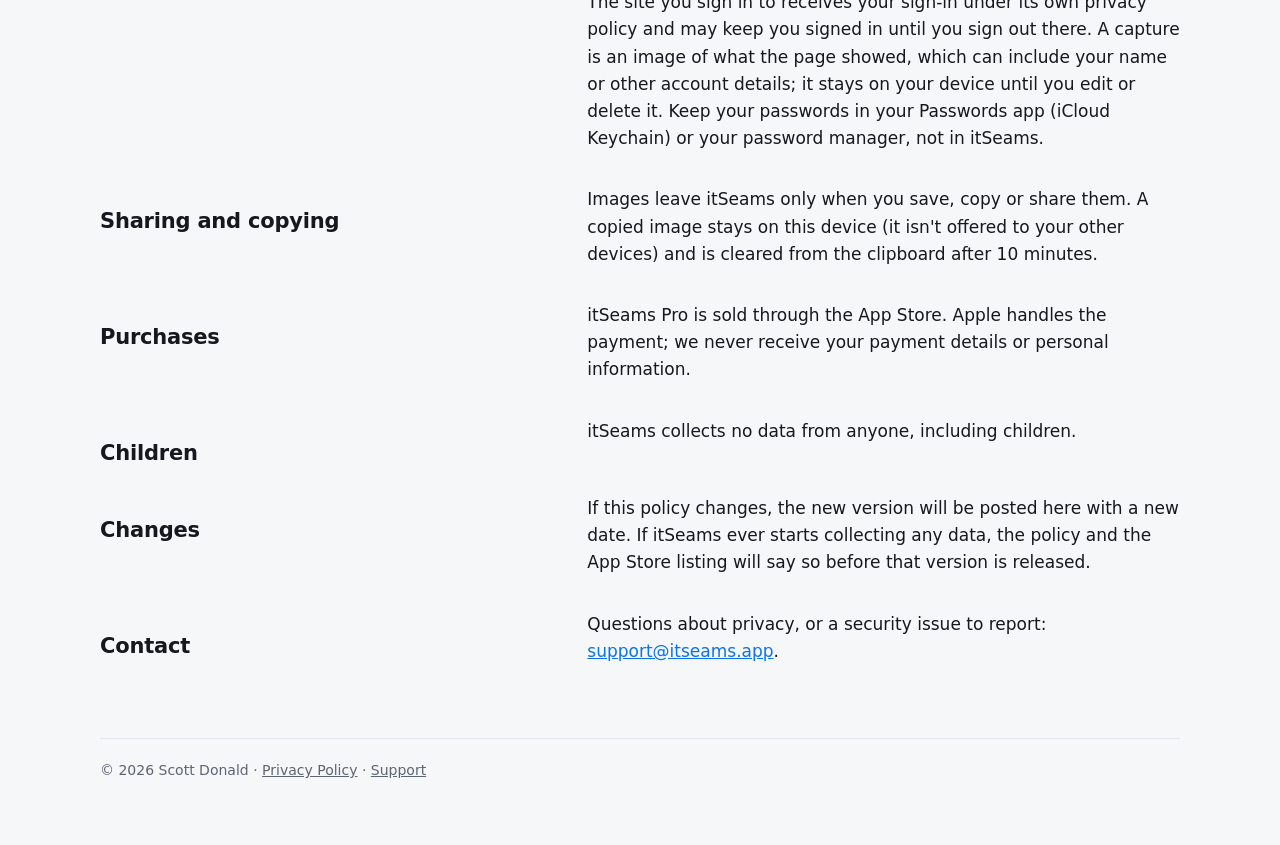
==== commit 5c0c3882: "Privacy: correct what is in device backups Co-Authored-By: Claude Opus 5.5 <noreply@anthropic.com>" ====
--- a/privacy/index.html
+++ b/privacy/index.html
@@ -21,7 +21,7 @@
 </header>
 <main>
   <h1>Privacy Policy</h1>
-  <p class="updated">Effective October 29, 2026</p>
+  <p class="updated">Effective October 30, 2026</p>
 
   <div class="card">
     <p><strong>itSeams collects no data.</strong> There's no account, no analytics, no advertising and no tracking, and the app contains no third-party code. Your images are processed on your device and never sent to us.</p>
@@ -34,7 +34,7 @@
     <li><strong>Saved pages.</strong> Bookmarks you star, plus recent pages if you turn them on (they're off by default). You can lock them with Face ID; Face ID is handled by your device, and itSeams never sees your face data.</li>
     <li><strong>Diagnostics.</strong> Crash and performance reports are kept on your device. They leave it only if you share them yourself.</li>
   </ul>
-  <p>Like other app data, this is included in your device backups (to iCloud or your computer) if you back up your device.</p>
+  <p>Your projects, saved pages, diagnostics and ad measurements are left out of your device backups, so they stay on this device and don't move to a new one. What itSeams has learned about layouts and your settings are included in your backups (to iCloud or your computer) if you back up your device.</p>
 
   <h2>Photos</h2>
   <p>itSeams asks to read your photo library only if you choose to see your recent screenshots; the app works without it. Saving adds a new photo. itSeams never changes or deletes photos in your library.</p>
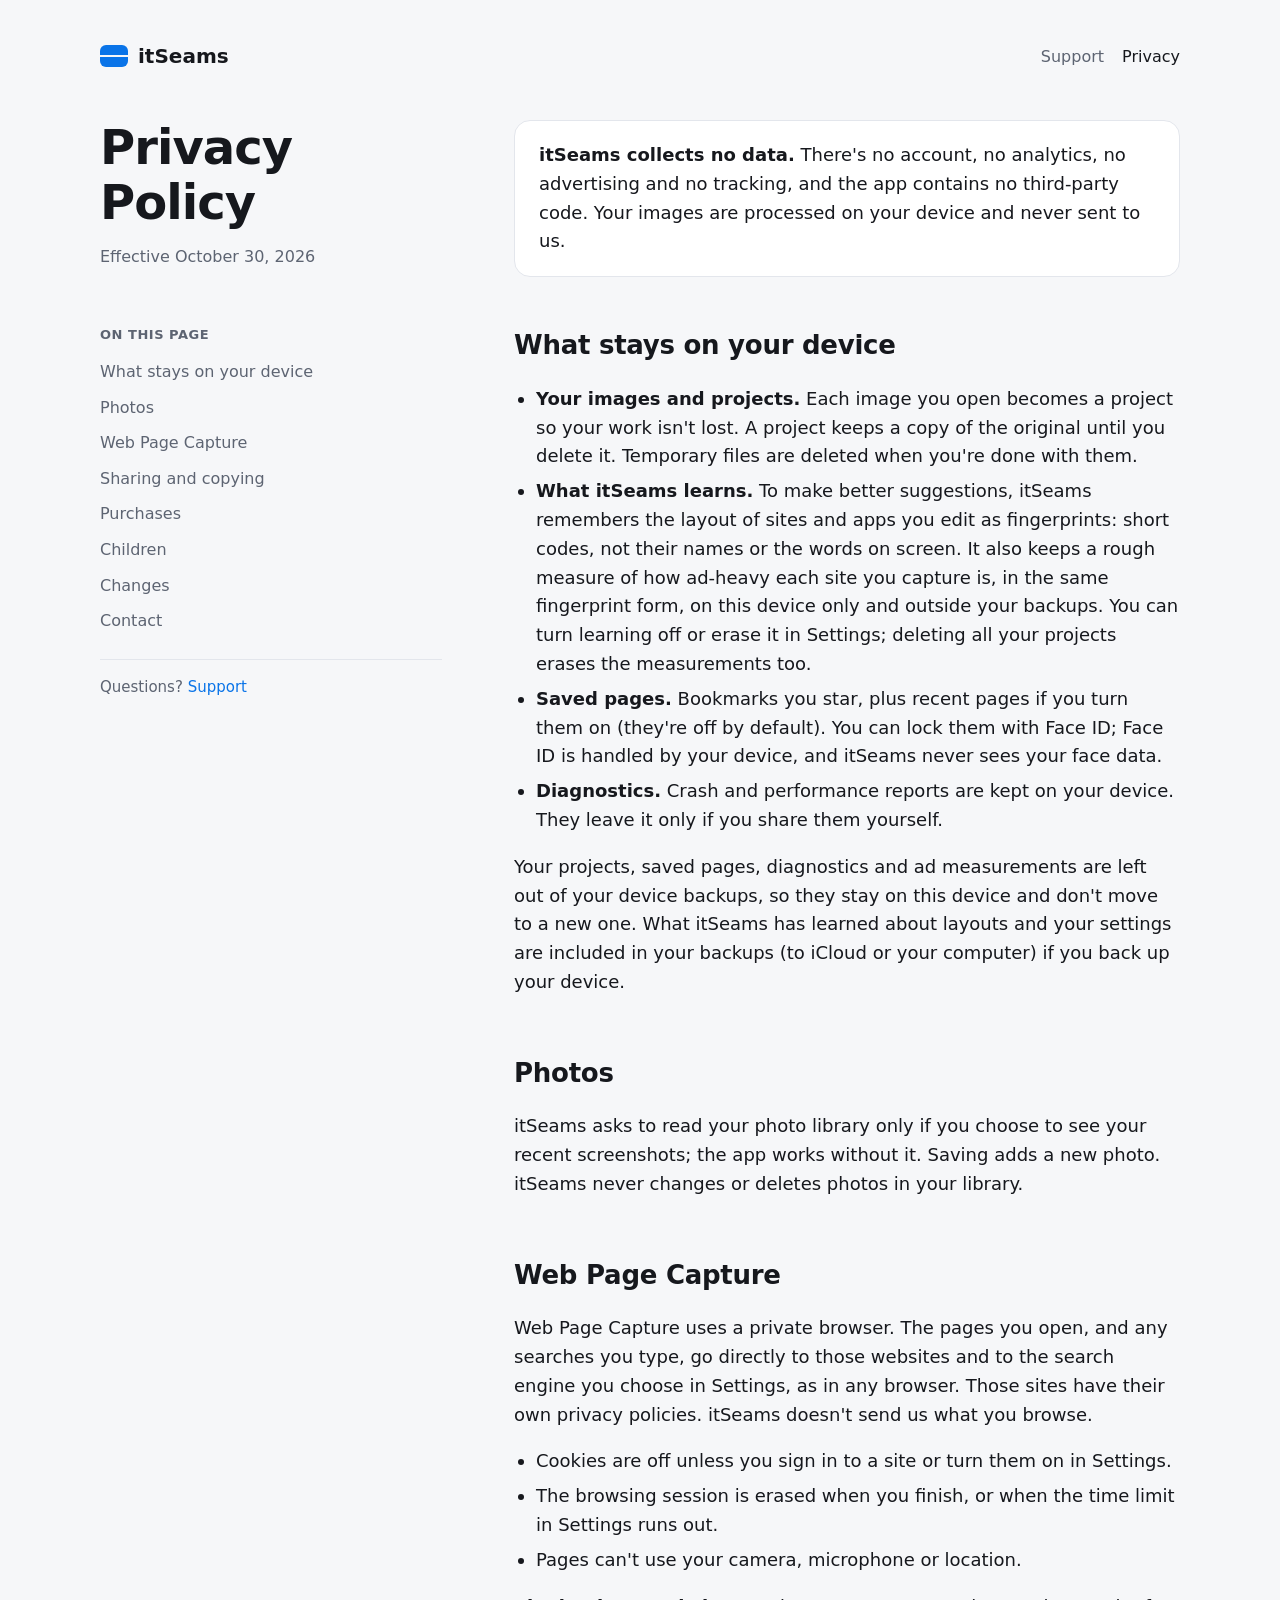
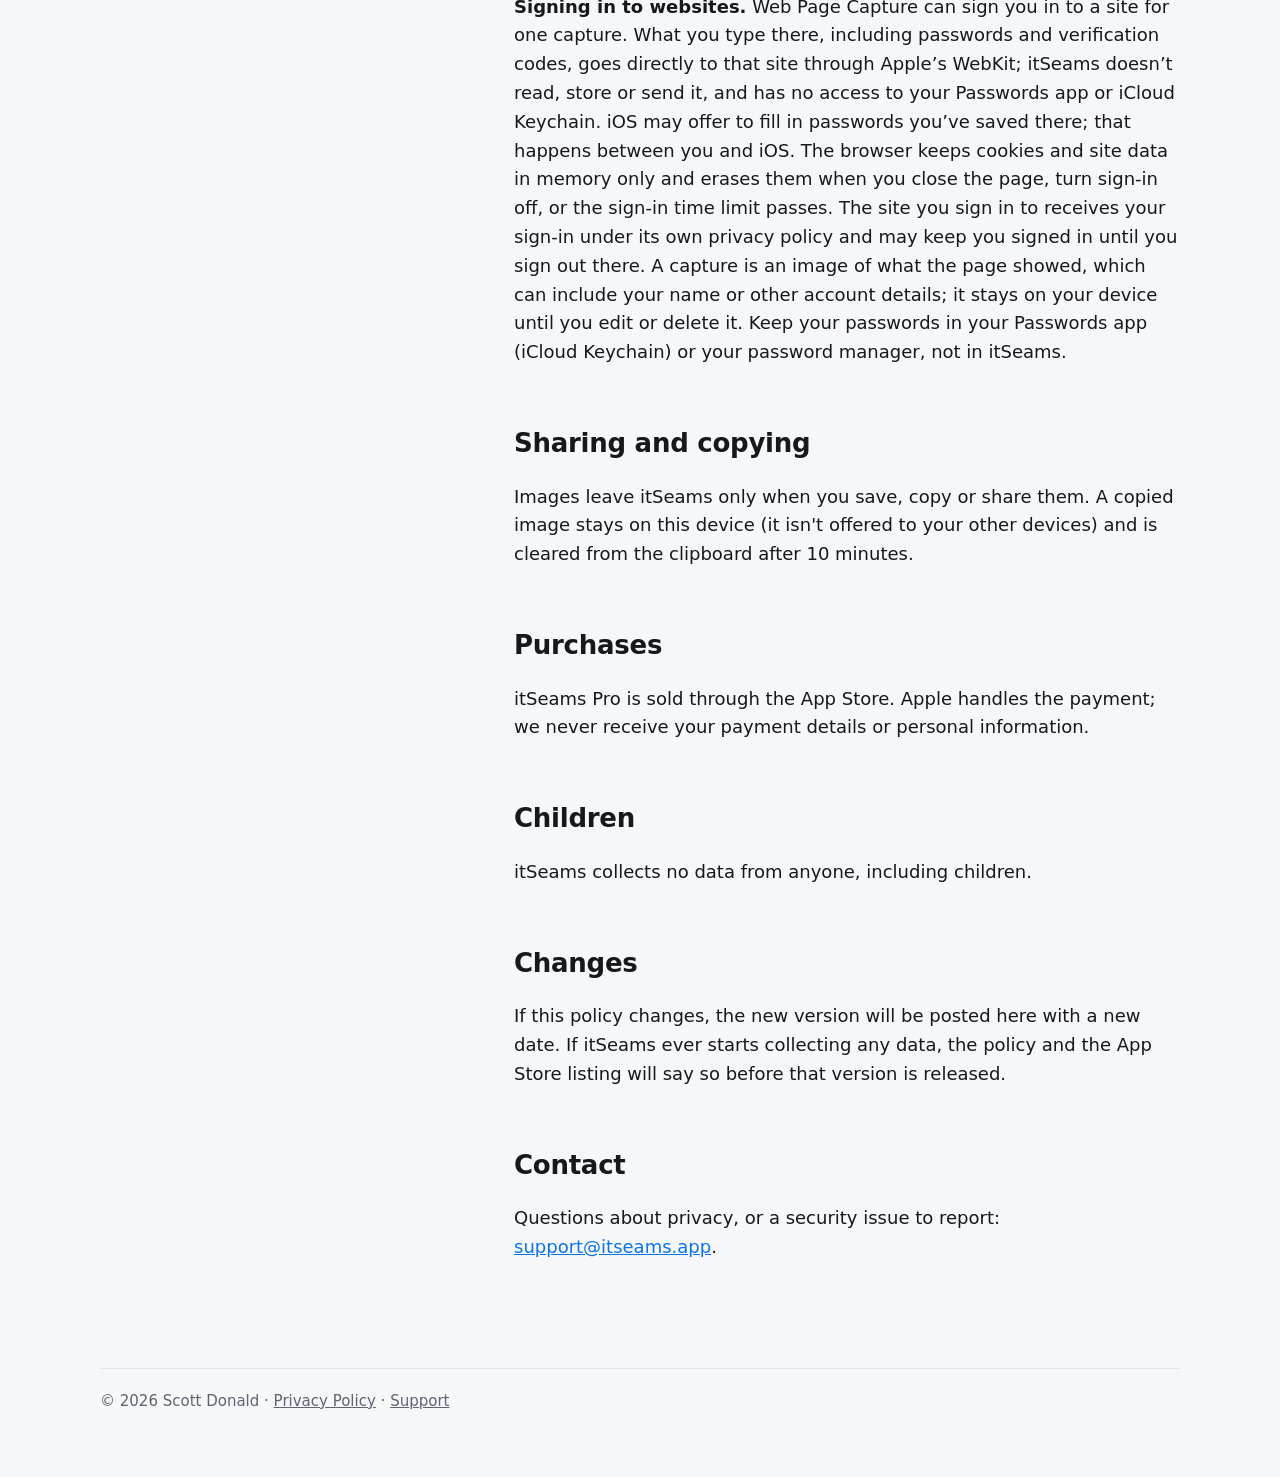
==== commit ef1fa993: "Support and Privacy: wide layout, fuller support page pages.css adds a layout for 1100 px and up: a " ====
--- a/privacy/index.html
+++ b/privacy/index.html
@@ -12,56 +12,88 @@
 <meta name="theme-color" content="#0f1115" media="(prefers-color-scheme: dark)">
 <link rel="icon" href="/favicon.svg" type="image/svg+xml">
 <link rel="stylesheet" href="/style.css">
+<link rel="stylesheet" href="/pages.css">
 </head>
-<body>
+<body class="doc-page">
 <div class="wrap">
 <header>
   <a class="brand" href="/"><span class="mark" aria-hidden="true"></span>itSeams</a>
   <nav><a href="/support/">Support</a><a href="/privacy/" aria-current="page">Privacy</a></nav>
 </header>
-<main>
+<main class="doc">
+  <div class="doc-head">
+  <div>
   <h1>Privacy Policy</h1>
   <p class="updated">Effective October 30, 2026</p>
+  </div>
 
   <div class="card">
     <p><strong>itSeams collects no data.</strong> There's no account, no analytics, no advertising and no tracking, and the app contains no third-party code. Your images are processed on your device and never sent to us.</p>
   </div>
+  </div>
 
-  <h2>What stays on your device</h2>
-  <ul>
-    <li><strong>Your images and projects.</strong> Each image you open becomes a project so your work isn't lost. A project keeps a copy of the original until you delete it. Temporary files are deleted when you're done with them.</li>
-    <li><strong>What itSeams learns.</strong> To make better suggestions, itSeams remembers the layout of sites and apps you edit as fingerprints: short codes, not their names or the words on screen. It also keeps a rough measure of how ad-heavy each site you capture is, in the same fingerprint form, on this device only and outside your backups. You can turn learning off or erase it in Settings; deleting all your projects erases the measurements too.</li>
-    <li><strong>Saved pages.</strong> Bookmarks you star, plus recent pages if you turn them on (they're off by default). You can lock them with Face ID; Face ID is handled by your device, and itSeams never sees your face data.</li>
-    <li><strong>Diagnostics.</strong> Crash and performance reports are kept on your device. They leave it only if you share them yourself.</li>
-  </ul>
-  <p>Your projects, saved pages, diagnostics and ad measurements are left out of your device backups, so they stay on this device and don't move to a new one. What itSeams has learned about layouts and your settings are included in your backups (to iCloud or your computer) if you back up your device.</p>
-
-  <h2>Photos</h2>
-  <p>itSeams asks to read your photo library only if you choose to see your recent screenshots; the app works without it. Saving adds a new photo. itSeams never changes or deletes photos in your library.</p>
-
-  <h2>Web Page Capture</h2>
-  <p>Web Page Capture uses a private browser. The pages you open, and any searches you type, go directly to those websites and to the search engine you choose in Settings, as in any browser. Those sites have their own privacy policies. itSeams doesn't send us what you browse.</p>
-  <ul>
-    <li>Cookies are off unless you sign in to a site or turn them on in Settings.</li>
-    <li>The browsing session is erased when you finish, or when the time limit in Settings runs out.</li>
-    <li>Pages can't use your camera, microphone or location.</li>
-  </ul>
-  <p><strong>Signing in to websites.</strong> Web Page Capture can sign you in to a site for one capture. What you type there, including passwords and verification codes, goes directly to that site through Apple’s WebKit; itSeams doesn’t read, store or send it, and has no access to your Passwords app or iCloud Keychain. iOS may offer to fill in passwords you’ve saved there; that happens between you and iOS. The browser keeps cookies and site data in memory only and erases them when you close the page, turn sign-in off, or the sign-in time limit passes. The site you sign in to receives your sign-in under its own privacy policy and may keep you signed in until you sign out there. A capture is an image of what the page showed, which can include your name or other account details; it stays on your device until you edit or delete it. Keep your passwords in your Passwords app (iCloud Keychain) or your password manager, not in itSeams.</p>
-
-  <h2>Sharing and copying</h2>
-  <p>Images leave itSeams only when you save, copy or share them. A copied image stays on this device (it isn't offered to your other devices) and is cleared from the clipboard after 10 minutes.</p>
-
-  <h2>Purchases</h2>
-  <p>itSeams Pro is sold through the App Store. Apple handles the payment; we never receive your payment details or personal information.</p>
-
-  <h2>Children</h2>
-  <p>itSeams collects no data from anyone, including children.</p>
-
-  <h2>Changes</h2>
-  <p>If this policy changes, the new version will be posted here with a new date. If itSeams ever starts collecting any data, the policy and the App Store listing will say so before that version is released.</p>
-
-  <h2>Contact</h2>
-  <p>Questions about privacy, or a security issue to report: <a href="mailto:support@itseams.app">support@itseams.app</a>.</p>
+  <div class="doc-body">
+    <nav class="toc" aria-label="On this page">
+      <p class="toc-title">On this page</p>
+      <ul>
+        <li><a href="#device">What stays on your device</a></li>
+        <li><a href="#photos">Photos</a></li>
+        <li><a href="#web">Web Page Capture</a></li>
+        <li><a href="#sharing">Sharing and copying</a></li>
+        <li><a href="#purchases">Purchases</a></li>
+        <li><a href="#children">Children</a></li>
+        <li><a href="#changes">Changes</a></li>
+        <li><a href="#contact">Contact</a></li>
+      </ul>
+      <p class="toc-note">Questions? <a href="/support/">Support</a></p>
+    </nav>
+    <div class="doc-text">
+      <section id="device">
+      <h2>What stays on your device</h2>
+      <ul>
+        <li><strong>Your images and projects.</strong> Each image you open becomes a project so your work isn't lost. A project keeps a copy of the original until you delete it. Temporary files are deleted when you're done with them.</li>
+        <li><strong>What itSeams learns.</strong> To make better suggestions, itSeams remembers the layout of sites and apps you edit as fingerprints: short codes, not their names or the words on screen. It also keeps a rough measure of how ad-heavy each site you capture is, in the same fingerprint form, on this device only and outside your backups. You can turn learning off or erase it in Settings; deleting all your projects erases the measurements too.</li>
+        <li><strong>Saved pages.</strong> Bookmarks you star, plus recent pages if you turn them on (they're off by default). You can lock them with Face ID; Face ID is handled by your device, and itSeams never sees your face data.</li>
+        <li><strong>Diagnostics.</strong> Crash and performance reports are kept on your device. They leave it only if you share them yourself.</li>
+      </ul>
+      <p>Your projects, saved pages, diagnostics and ad measurements are left out of your device backups, so they stay on this device and don't move to a new one. What itSeams has learned about layouts and your settings are included in your backups (to iCloud or your computer) if you back up your device.</p>
+      </section>
+      <section id="photos">
+      <h2>Photos</h2>
+      <p>itSeams asks to read your photo library only if you choose to see your recent screenshots; the app works without it. Saving adds a new photo. itSeams never changes or deletes photos in your library.</p>
+      </section>
+      <section id="web">
+      <h2>Web Page Capture</h2>
+      <p>Web Page Capture uses a private browser. The pages you open, and any searches you type, go directly to those websites and to the search engine you choose in Settings, as in any browser. Those sites have their own privacy policies. itSeams doesn't send us what you browse.</p>
+      <ul>
+        <li>Cookies are off unless you sign in to a site or turn them on in Settings.</li>
+        <li>The browsing session is erased when you finish, or when the time limit in Settings runs out.</li>
+        <li>Pages can't use your camera, microphone or location.</li>
+      </ul>
+      <p><strong>Signing in to websites.</strong> Web Page Capture can sign you in to a site for one capture. What you type there, including passwords and verification codes, goes directly to that site through Apple’s WebKit; itSeams doesn’t read, store or send it, and has no access to your Passwords app or iCloud Keychain. iOS may offer to fill in passwords you’ve saved there; that happens between you and iOS. The browser keeps cookies and site data in memory only and erases them when you close the page, turn sign-in off, or the sign-in time limit passes. The site you sign in to receives your sign-in under its own privacy policy and may keep you signed in until you sign out there. A capture is an image of what the page showed, which can include your name or other account details; it stays on your device until you edit or delete it. Keep your passwords in your Passwords app (iCloud Keychain) or your password manager, not in itSeams.</p>
+      </section>
+      <section id="sharing">
+      <h2>Sharing and copying</h2>
+      <p>Images leave itSeams only when you save, copy or share them. A copied image stays on this device (it isn't offered to your other devices) and is cleared from the clipboard after 10 minutes.</p>
+      </section>
+      <section id="purchases">
+      <h2>Purchases</h2>
+      <p>itSeams Pro is sold through the App Store. Apple handles the payment; we never receive your payment details or personal information.</p>
+      </section>
+      <section id="children">
+      <h2>Children</h2>
+      <p>itSeams collects no data from anyone, including children.</p>
+      </section>
+      <section id="changes">
+      <h2>Changes</h2>
+      <p>If this policy changes, the new version will be posted here with a new date. If itSeams ever starts collecting any data, the policy and the App Store listing will say so before that version is released.</p>
+      </section>
+      <section id="contact">
+      <h2>Contact</h2>
+      <p>Questions about privacy, or a security issue to report: <a href="mailto:support@itseams.app">support@itseams.app</a>.</p>
+      </section>
+    </div>
+  </div>
 </main>
 <footer>© 2026 Scott Donald · <a href="/privacy/">Privacy Policy</a> · <a href="/support/">Support</a></footer>
 </div>
--- a/pages.css
+++ b/pages.css
@@ -0,0 +1,56 @@
+/* Long-form pages (Support, Privacy). Load after style.css; it uses the same color tokens.
+   Below 1100 px this file only hides the section lists, so the phone layout comes from style.css.
+   To adopt it on another page: add class "doc-page" to body and "doc" to main. */
+
+.toc { display: none; }
+[id] { scroll-margin-top: 24px; }
+h2:target, section:target > h2 { color: var(--accent); }
+
+@media (min-width: 1100px) {
+  /* A step up from style.css. */
+  .doc-page { font-size: 18px; line-height: 1.6; }
+  .doc-page h1 { font-size: 48px; margin-bottom: 14px; }
+  .doc-page h2 { font-size: 26px; margin: 56px 0 12px; }
+  .doc-page .lede { font-size: 22px; line-height: 1.45; margin-bottom: 0; }
+  .doc-page .updated { font-size: 16px; margin: 0; }
+  .doc-page header { margin-bottom: 48px; }
+  .doc-page nav a { font-size: 16px; }
+  .doc-page footer { font-size: 15px; margin-top: 88px; }
+
+  /* style.css gives every main the home page's two-column grid at this width. */
+  main.doc { display: block; }
+
+  /* Heading on the left, its card on the right. */
+  .doc-head { display: grid; grid-template-columns: minmax(0, 1fr) minmax(0, 37em); column-gap: 72px; align-items: start; }
+  .doc-head.even { grid-template-columns: minmax(0, 1fr) minmax(0, 1fr); }
+  .doc-head .card { margin: 0; }
+
+  /* Section list beside the text. 37em keeps lines near 75 characters. */
+  .doc-body { display: grid; grid-template-columns: minmax(0, 1fr) minmax(0, 37em); column-gap: 72px; align-items: start; margin-top: 16px; }
+  .doc-body > .doc-text > section:first-child > h2 { margin-top: 32px; }
+
+  .toc { display: block; position: sticky; top: 32px; max-height: calc(100vh - 64px); overflow-y: auto; padding-top: 32px; font-size: 16px; }
+  .toc-title { margin: 0 0 8px; font-size: 13px; font-weight: 700; letter-spacing: 0.04em; text-transform: uppercase; color: var(--muted); }
+  .toc ul { list-style: none; margin: 0; padding: 0; }
+  .toc li { margin: 0; }
+  .doc-page .toc ul a { display: block; margin: 0; padding: 5px 0; color: var(--muted); font-size: 16px; }
+  .doc-page .toc ul a:hover { color: var(--text); }
+  .doc-page .toc-note a { margin: 0; font-size: inherit; color: var(--accent); }
+  .toc-note { margin: 20px 0 0; padding-top: 16px; border-top: 1px solid var(--rule); color: var(--muted); font-size: 15px; line-height: 1.5; }
+
+  /* The same list as a row, for pages whose questions need the full width. */
+  .toc-row { position: static; max-height: none; overflow: visible; padding: 0; margin-top: 40px; border-top: 1px solid var(--rule); border-bottom: 1px solid var(--rule); }
+  .toc-row ul { display: flex; flex-wrap: wrap; gap: 4px 32px; padding: 8px 0; }
+
+  /* Questions in two columns; each stays near 60 characters a line. */
+  .qa { display: grid; grid-template-columns: repeat(2, minmax(0, 1fr)); gap: 28px 48px; margin: 20px 0 0; }
+  .qa > div { border-top: 1px solid var(--rule); padding-top: 16px; }
+  .qa dt { margin-top: 0; }
+
+  .duo { display: grid; grid-template-columns: repeat(2, minmax(0, 1fr)); column-gap: 48px; }
+  .duo ul { margin-top: 0; }
+}
+
+@media (prefers-reduced-motion: no-preference) {
+  html { scroll-behavior: smooth; }
+}
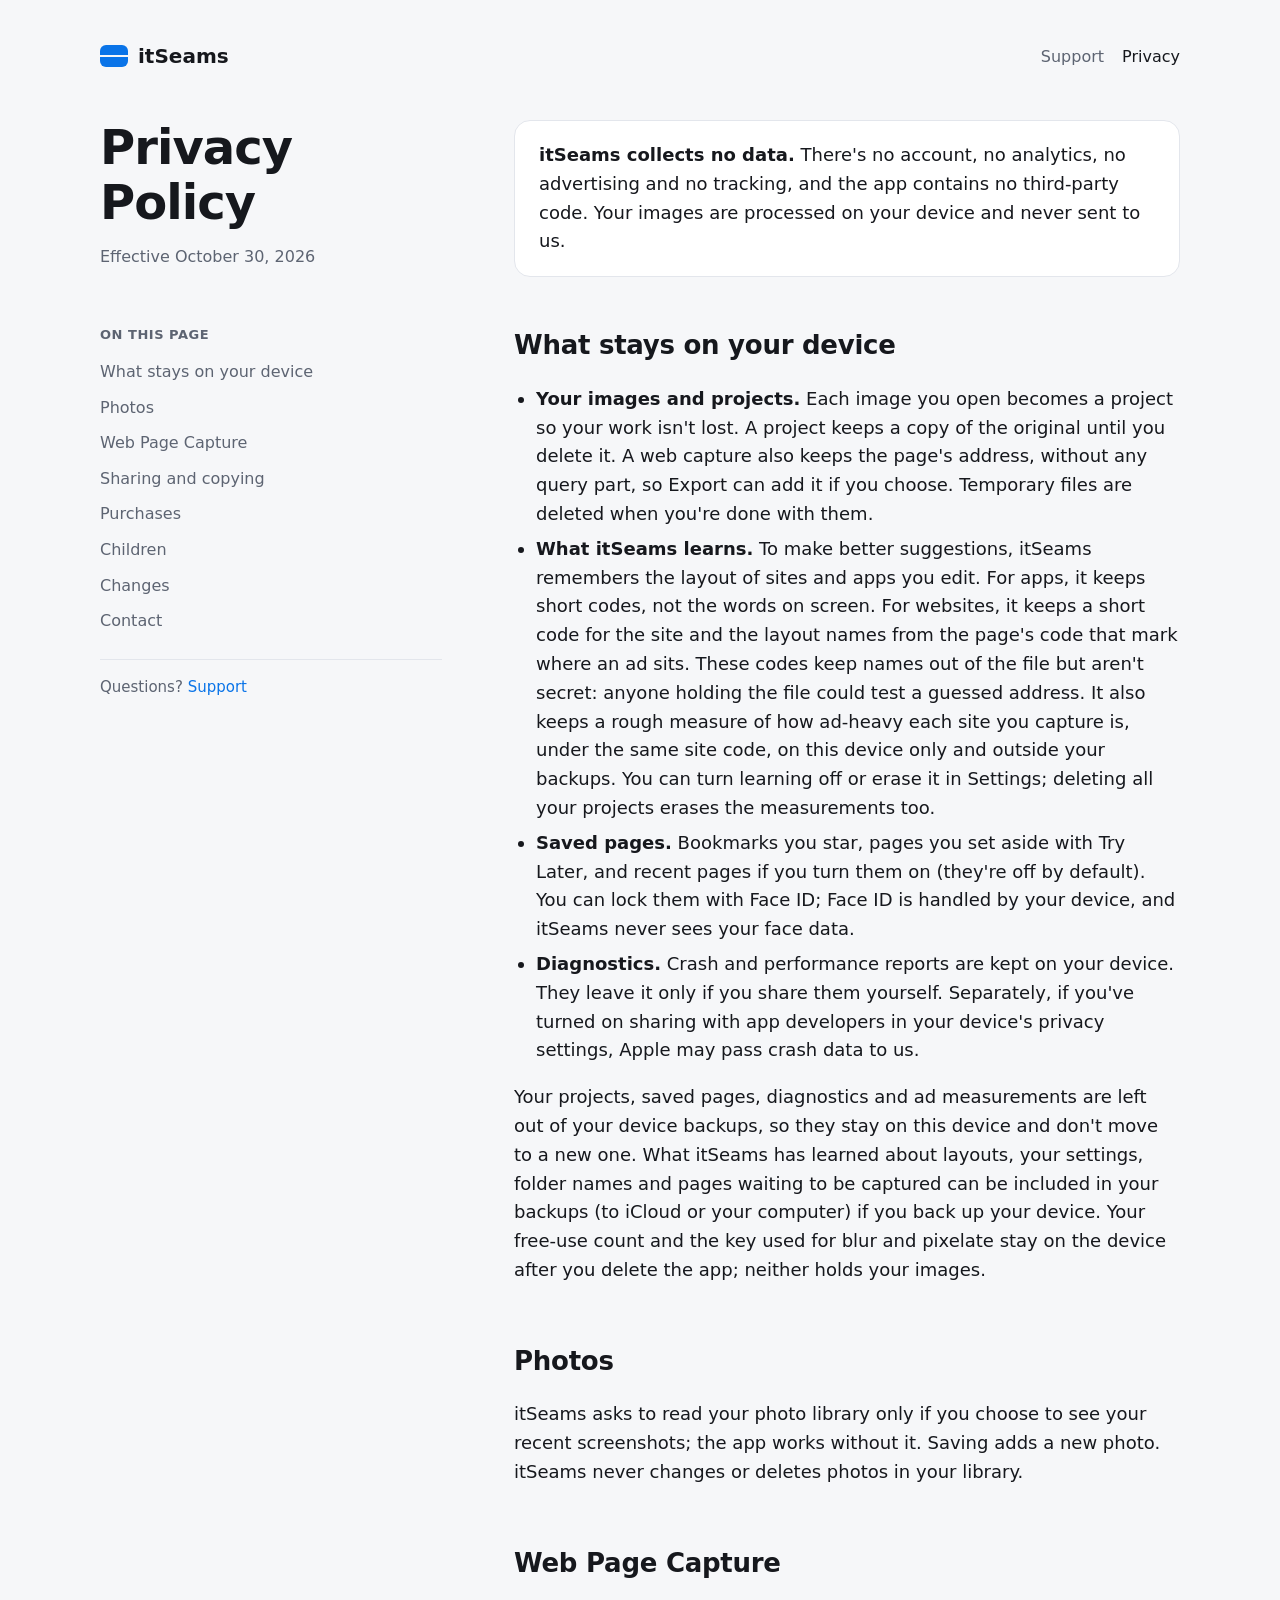
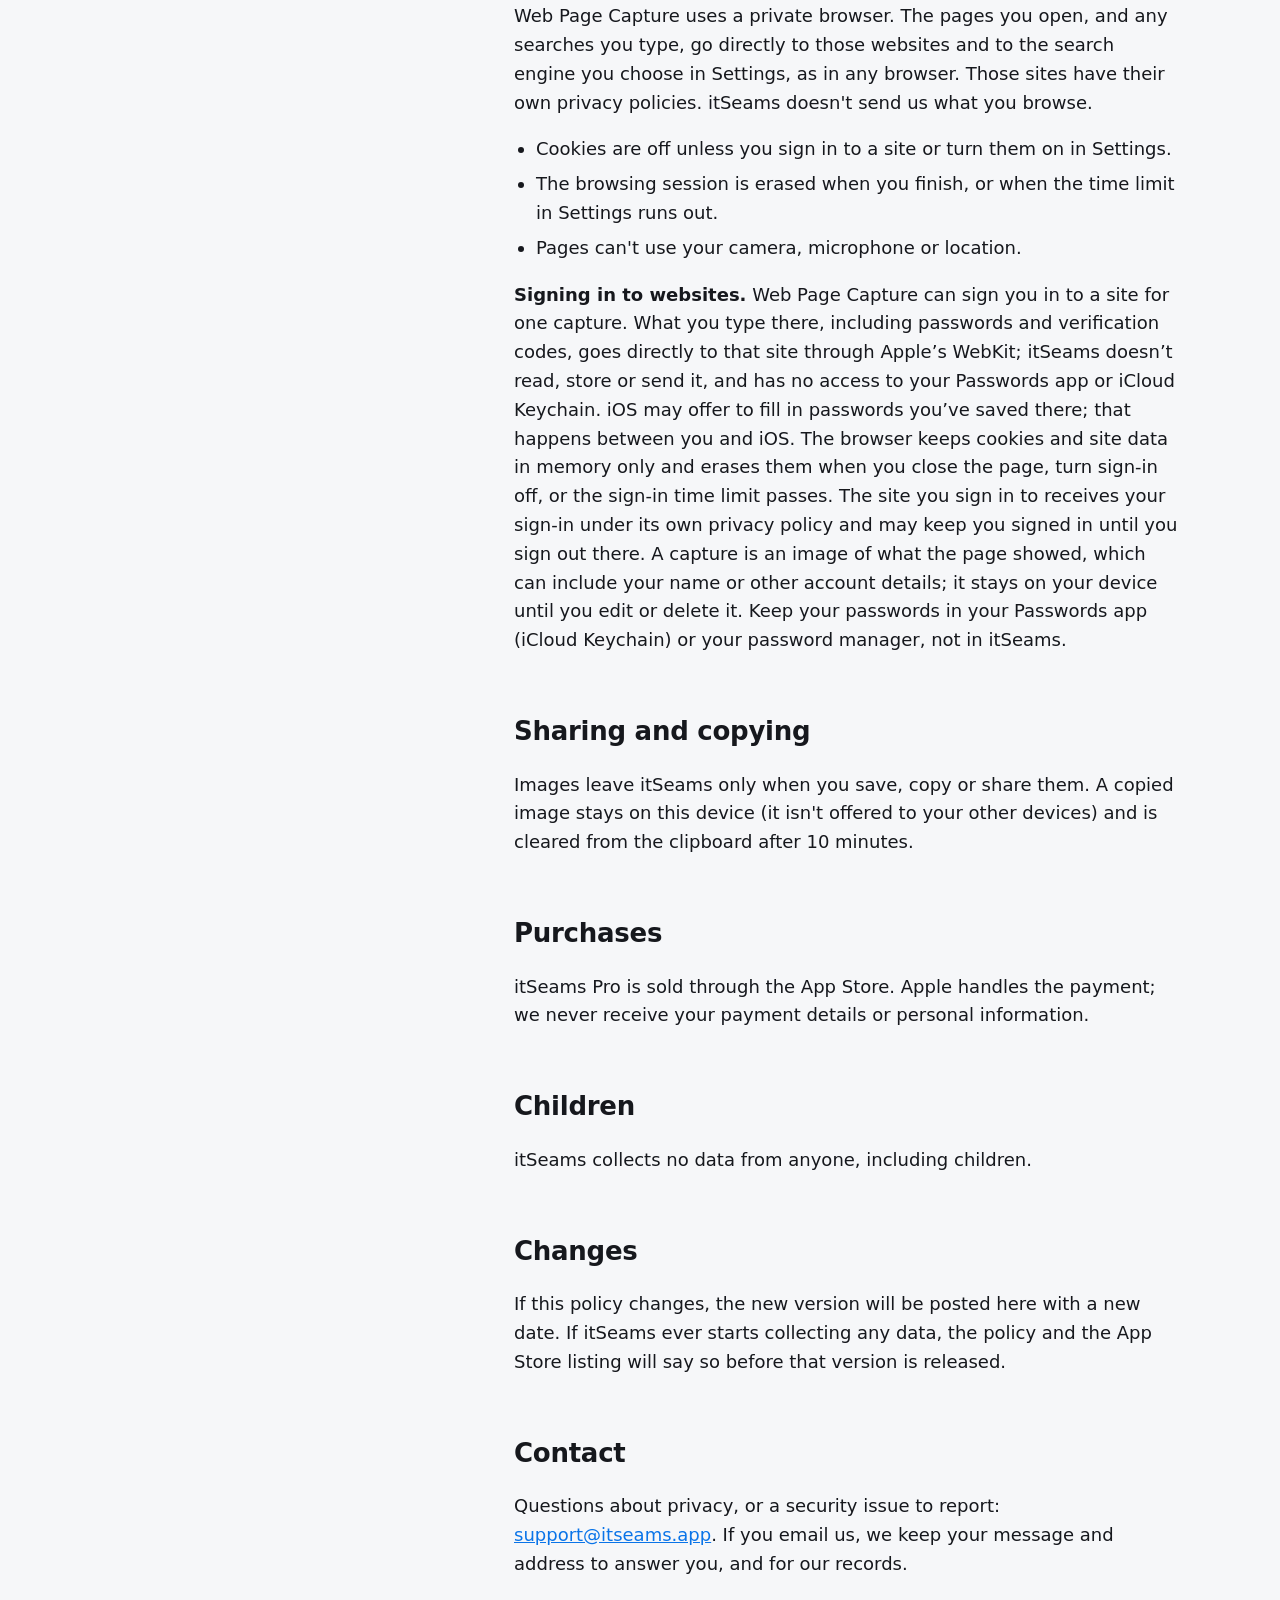
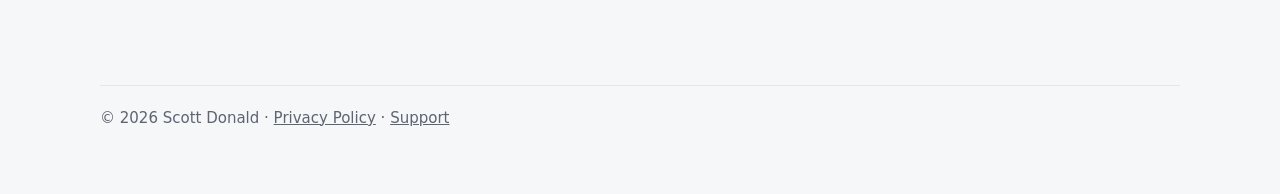
==== commit c84c9198: "Privacy and Support: wording that matches the app; Stitch limit Co-Authored-By: Claude Opus 5.5 <nor" ====
--- a/privacy/index.html
+++ b/privacy/index.html
@@ -51,12 +51,12 @@
       <section id="device">
       <h2>What stays on your device</h2>
       <ul>
-        <li><strong>Your images and projects.</strong> Each image you open becomes a project so your work isn't lost. A project keeps a copy of the original until you delete it. Temporary files are deleted when you're done with them.</li>
-        <li><strong>What itSeams learns.</strong> To make better suggestions, itSeams remembers the layout of sites and apps you edit as fingerprints: short codes, not their names or the words on screen. It also keeps a rough measure of how ad-heavy each site you capture is, in the same fingerprint form, on this device only and outside your backups. You can turn learning off or erase it in Settings; deleting all your projects erases the measurements too.</li>
-        <li><strong>Saved pages.</strong> Bookmarks you star, plus recent pages if you turn them on (they're off by default). You can lock them with Face ID; Face ID is handled by your device, and itSeams never sees your face data.</li>
-        <li><strong>Diagnostics.</strong> Crash and performance reports are kept on your device. They leave it only if you share them yourself.</li>
+        <li><strong>Your images and projects.</strong> Each image you open becomes a project so your work isn't lost. A project keeps a copy of the original until you delete it. A web capture also keeps the page's address, without any query part, so Export can add it if you choose. Temporary files are deleted when you're done with them.</li>
+        <li><strong>What itSeams learns.</strong> To make better suggestions, itSeams remembers the layout of sites and apps you edit. For apps, it keeps short codes, not the words on screen. For websites, it keeps a short code for the site and the layout names from the page's code that mark where an ad sits. These codes keep names out of the file but aren't secret: anyone holding the file could test a guessed address. It also keeps a rough measure of how ad-heavy each site you capture is, under the same site code, on this device only and outside your backups. You can turn learning off or erase it in Settings; deleting all your projects erases the measurements too.</li>
+        <li><strong>Saved pages.</strong> Bookmarks you star, pages you set aside with Try Later, and recent pages if you turn them on (they're off by default). You can lock them with Face ID; Face ID is handled by your device, and itSeams never sees your face data.</li>
+        <li><strong>Diagnostics.</strong> Crash and performance reports are kept on your device. They leave it only if you share them yourself. Separately, if you've turned on sharing with app developers in your device's privacy settings, Apple may pass crash data to us.</li>
       </ul>
-      <p>Your projects, saved pages, diagnostics and ad measurements are left out of your device backups, so they stay on this device and don't move to a new one. What itSeams has learned about layouts and your settings are included in your backups (to iCloud or your computer) if you back up your device.</p>
+      <p>Your projects, saved pages, diagnostics and ad measurements are left out of your device backups, so they stay on this device and don't move to a new one. What itSeams has learned about layouts, your settings, folder names and pages waiting to be captured can be included in your backups (to iCloud or your computer) if you back up your device. Your free-use count and the key used for blur and pixelate stay on the device after you delete the app; neither holds your images.</p>
       </section>
       <section id="photos">
       <h2>Photos</h2>
@@ -90,7 +90,7 @@
       </section>
       <section id="contact">
       <h2>Contact</h2>
-      <p>Questions about privacy, or a security issue to report: <a href="mailto:support@itseams.app">support@itseams.app</a>.</p>
+      <p>Questions about privacy, or a security issue to report: <a href="mailto:support@itseams.app">support@itseams.app</a>. If you email us, we keep your message and address to answer you, and for our records.</p>
       </section>
     </div>
   </div>
